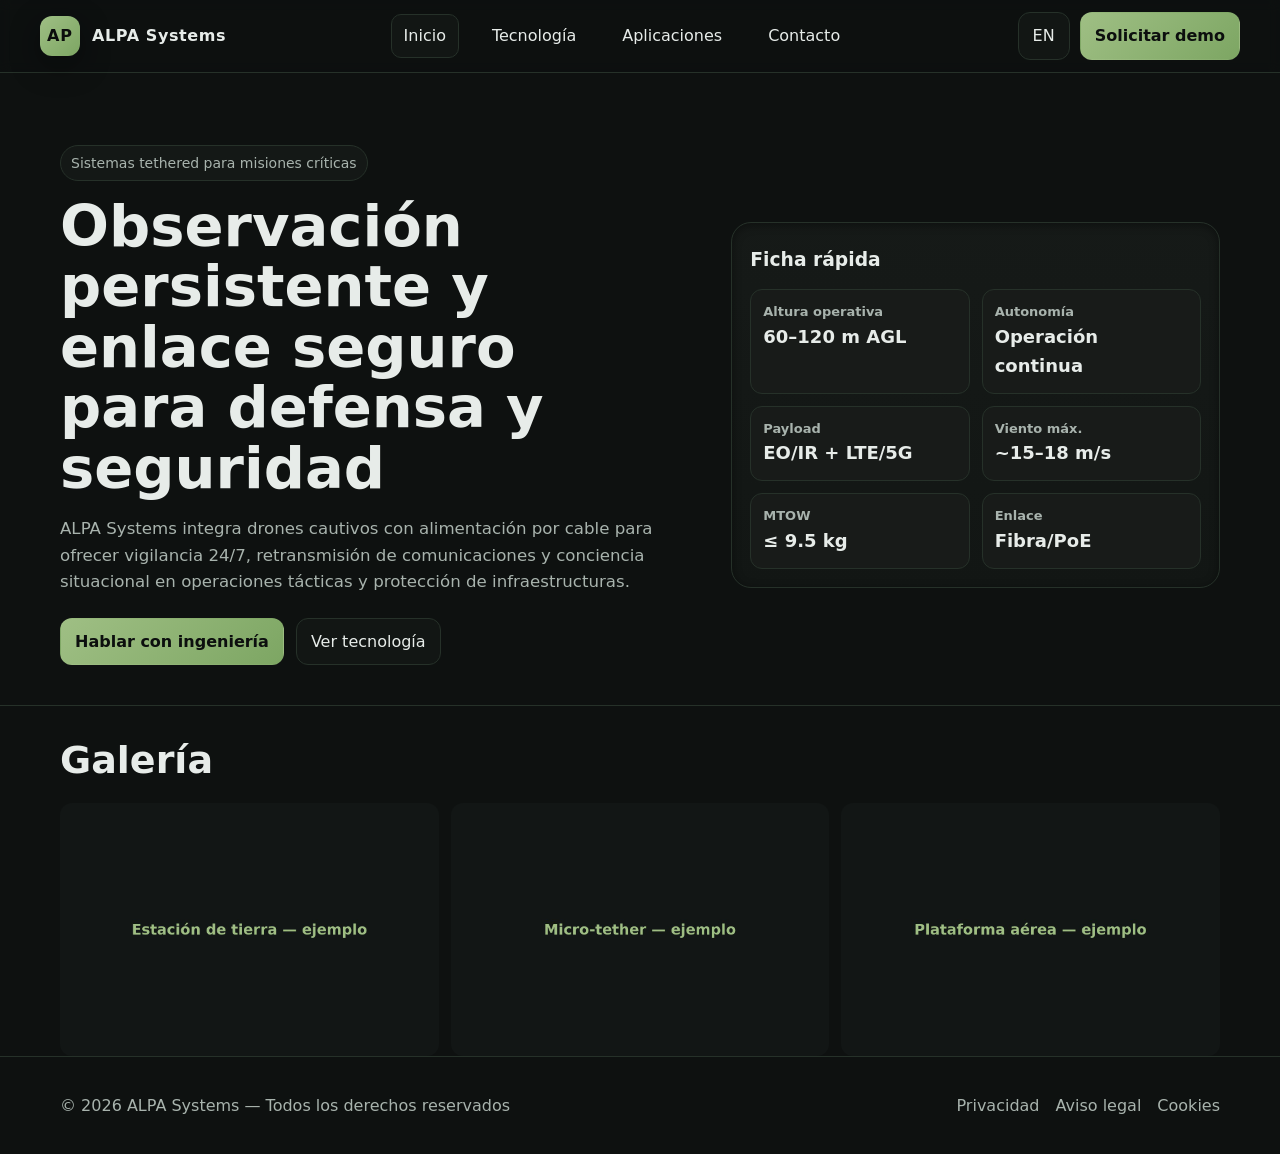
==== index.html @ 0850c913 "Add files via upload" ====
<!DOCTYPE html>
<html lang="es">
<head>
  
<link rel="icon" type="image/svg+xml" href="/assets/favicon.svg?v=2">
<link rel="icon" type="image/png" sizes="32x32" href="/assets/favicon-32.png?v=2">
<link rel="apple-touch-icon" sizes="180x180" href="/assets/apple-touch-icon.png?v=2">
<link rel="shortcut icon" href="/favicon.ico?v=2">

  
<title>ALPA Systems — Sistemas de drones tethered</title>
  <meta charset="utf-8" />
  <meta name="viewport" content="width=device-width, initial-scale=1" />
  <meta name="theme-color" content="#121614" />
  <meta name="description" content="ALPA Systems desarrolla soluciones de vigilancia y comunicaciones tácticas con drones tethered para defensa, seguridad y protección de infraestructuras críticas." />
  <meta property="og:image" content="assets/og-image.jpg" />
  <link rel="stylesheet" href="style.css" />

</head>
<body>
  <header class="site-header">
    <div class="container nav">
      <a class="brand" href="index.html" aria-label="ALPA Systems, inicio">
        <div class="brand-logo" aria-hidden="true"><span>AP</span></div>
        <span class="brand-name">ALPA Systems</span>
      </a>
      <nav class="nav-links" aria-label="Principal">
        <a href="index.html" class="active">Inicio</a>
        <a href="tecnologia.html">Tecnología</a>
        <a href="aplicaciones.html">Aplicaciones</a>
        <a href="contacto.html">Contacto</a>
      </nav>
      <div class="nav-right">
        <a href="en/index.html" class="btn" aria-label="Switch to English">EN</a>
        <a href="contacto.html" class="btn primary">Solicitar demo</a>
      </div>
    </div>
  </header>

  <main id="main">
    <section id="inicio" class="hero">
      <div class="container hero-grid">
        <div>
          <span class="badge">Sistemas tethered para misiones críticas</span>
          <h1>Observación persistente y enlace seguro <br />para defensa y seguridad</h1>
          <p>ALPA Systems integra drones cautivos con alimentación por cable para ofrecer vigilancia 24/7, retransmisión de comunicaciones y conciencia situacional en operaciones tácticas y protección de infraestructuras.</p>
          <div class="hero-cta">
            <a class="btn primary" href="contacto.html">Hablar con ingeniería</a>
            <a class="btn" href="tecnologia.html">Ver tecnología</a>
          </div>
        </div>
        <aside class="panel" aria-label="Resumen técnico">
          <h3 class="panel-title">Ficha rápida</h3>
          <div class="specs">
            <div class="spec"><b>Altura operativa</b><span>60–120 m AGL</span></div>
            <div class="spec"><b>Autonomía</b><span>Operación continua</span></div>
            <div class="spec"><b>Payload</b><span>EO/IR + LTE/5G</span></div>
            <div class="spec"><b>Viento máx.</b><span>~15–18 m/s</span></div>
            <div class="spec"><b>MTOW</b><span>≤ 9.5 kg</span></div>
            <div class="spec"><b>Enlace</b><span>Fibra/PoE</span></div>
          </div>
        </aside>
      </div>
    </section>

    <section class="container">
      <h2 class="section-title">Galería</h2>
      <div class="gallery">
        <img src="assets/gallery_1.jpg" alt="Estación de tierra — ejemplo" />
        <img src="assets/gallery_2.jpg" alt="Micro‑tether — ejemplo" />
        <img src="assets/gallery_3.jpg" alt="Plataforma aérea — ejemplo" />
      </div>
    </section>
  </main>
  <footer>
    <div class="container foot">
      <div>© <span id="year"></span> ALPA Systems — Todos los derechos reservados</div>
      <div class="foot-links">
        <a href="#">Privacidad</a>
        <a href="#">Aviso legal</a>
        <a href="#">Cookies</a>
      </div>
    </div>
  </footer>
  <script src="script.js"></script>

</body>
</html>
---- style.css ----
:root{
  --bg:#0e1110; --bg-soft:#121614; --txt:#e7ece9; --txt-dim:#a8b3ad;
  --brand:#9fbf84; --brand-strong:#7da663; --stroke:#263129;
  --radius-xl:20px; --radius-lg:14px; --radius-md:10px;
  --shadow-1:0 10px 30px rgba(0,0,0,.35); --shadow-2:0 2px 10px rgba(0,0,0,.4) inset;
  --container:1200px;
}
*,*::before,*::after{ box-sizing: border-box }
body{ margin:0; font-family: Inter, system-ui, -apple-system, Segoe UI, Roboto, Ubuntu, 'Helvetica Neue', Arial, 'Noto Sans'; background: var(--bg); color: var(--txt); line-height:1.6 }
img{ max-width:100%; display:block; border-radius:12px }
a{ color:inherit; text-decoration:none }
.container{ width:100%; max-width:var(--container); margin-inline:auto; padding: 0 20px }

.site-header{ position: sticky; top:0; z-index:100; backdrop-filter: blur(6px); background: color-mix(in oklab, var(--bg) 70%, transparent); border-bottom: 1px solid var(--stroke) }
.nav{ display:flex; align-items:center; justify-content:space-between; padding: 12px 0 }
.brand{ display:flex; align-items:center; gap:12px }
.brand-logo{ width:40px; height:40px; border-radius: 12px; background: linear-gradient(135deg, var(--brand), var(--brand-strong)); box-shadow: var(--shadow-1); display:grid; place-items:center; font-weight:900; letter-spacing:1px; color:#0b0d0c }
.brand-name{ font-weight:700; letter-spacing: .6px }
.nav-links{ display:flex; gap:20px }
.nav-links a{ padding: 8px 12px; border-radius: 10px; border:1px solid transparent }
.nav-links a:hover, .nav-links a.active{ border-color: var(--stroke); background: var(--bg-soft) }

.nav-right{ display:flex; align-items:center; gap:10px }
.btn{ display:inline-flex; align-items:center; gap:10px; padding:10px 14px; border-radius:12px; border:1px solid var(--stroke); background: var(--bg-soft); transition: .2s transform ease, .2s background ease }
.btn:hover{ transform: translateY(-1px); background: color-mix(in oklab, var(--bg-soft), var(--brand) 8%) }
.btn.primary{ background: linear-gradient(135deg, var(--brand), var(--brand-strong)); color:#0c0f0e; border-color: transparent; font-weight:700 }
.btn.primary:hover{ filter: brightness(1.03) }

.hero{ position:relative; overflow:clip; padding: 72px 0 40px; border-bottom: 1px solid var(--stroke) }
.hero-grid{ display:grid; grid-template-columns: 1.3fr 1fr; gap:36px; align-items:center }
.badge{ display:inline-block; padding:6px 10px; border:1px solid var(--stroke); border-radius: 999px; color: var(--txt-dim); font-size: 14px; background: color-mix(in oklab, var(--bg-soft), white 1%) }
.hero h1{ font-size: clamp(34px, 4.5vw, 64px); line-height:1.05; margin:16px 0 }
.hero p{ font-size: clamp(16px, 1.3vw, 20px); color: var(--txt-dim) }
.hero-cta{ display:flex; gap:12px; margin-top: 22px; flex-wrap: wrap }

.panel{ background: linear-gradient(180deg, color-mix(in oklab, var(--bg-soft), white 2%), var(--bg-soft)); border:1px solid var(--stroke); border-radius: var(--radius-xl); padding: 18px; box-shadow: var(--shadow-2) }
.panel-title{ margin:4px 0 8px }
.specs{ display:grid; grid-template-columns:repeat(2,1fr); gap:12px; margin-top:14px }
.spec{ background: color-mix(in oklab, var(--bg-soft), white 3%); border:1px solid var(--stroke); border-radius: 12px; padding: 12px }
.spec b{ display:block; font-size:13px; color: var(--txt-dim) }
.spec span{ font-size:18px; font-weight:600 }

.section-title{ font-size: clamp(26px, 3vw, 38px); margin: 24px 0 12px }
.section-sub{ color: var(--txt-dim); margin: 0 0 24px }

.cards{ display:grid; grid-template-columns: repeat(3, 1fr); gap:20px }
.card{ background: var(--bg-soft); border: 1px solid var(--stroke); border-radius: var(--radius-lg); padding:18px }

.gallery{ display:grid; grid-template-columns: repeat(3, 1fr); gap:12px }

.feature-block{ display:grid; grid-template-columns: 1fr 1fr; gap: 18px; margin: 22px 0; padding: 16px; border:1px solid var(--stroke); border-radius:14px; background: var(--bg-soft) }
.usecase-grid{ display:grid; grid-template-columns: repeat(3, 1fr); gap:16px }
.usecase-card{ background: var(--bg-soft); border:1px solid var(--stroke); padding: 12px; border-radius:14px }
.usecase-card h3{ margin:10px 0 6px }

.grid-2{ display:grid; grid-template-columns: 1fr 1fr; gap:12px }
.contact-form textarea{ width:100% }

footer{ border-top:1px solid var(--stroke); padding: 36px 0; color: var(--txt-dim) }
.foot{ display:flex; justify-content:space-between; gap:16px; flex-wrap:wrap }
.foot-links{ display:flex; gap:16px }

@media (max-width: 980px){
  .hero-grid, .cards, .gallery, .feature-block, .usecase-grid, .grid-2{ grid-template-columns: 1fr }
  .nav-links{ display:none }
}

/* --- Contacto estilizado --- */
.contact-layout{
  display:grid;
  grid-template-columns: 2fr 1fr;
  gap:24px;
  padding: 24px 0 40px;
}
.contact-card{
  background: linear-gradient(180deg, color-mix(in oklab, var(--bg-soft), white 2%), var(--bg-soft));
  border:1px solid var(--stroke);
  border-radius: var(--radius-xl);
  padding: 22px;
  box-shadow: var(--shadow-2);
}
.contact-head h1{ margin: 0 0 6px }
.contact-head p{ margin: 0 0 18px; color: var(--txt-dim) }

.info-card{
  background: var(--bg-soft);
  border:1px solid var(--stroke);
  border-radius: var(--radius-lg);
  padding:16px;
}
.info-card + .info-card{ margin-top:16px }
.info-card h3{ margin:0 0 10px }
.info-card ul{ margin:0; padding-left:18px }
.info-card .muted{ color: var(--txt-dim); margin-top:8px }

.map-card img{ width:100%; height:auto; border-radius:12px }

.contact-form.modern .field{
  position:relative;
  background: color-mix(in oklab, var(--bg-soft), white 3%);
  border: 1px solid var(--stroke);
  border-radius: 12px;
  padding: 12px 12px 6px;
  transition: border .2s ease, box-shadow .2s ease;
}
.contact-form.modern .field + .field{ margin-top:12px }
.contact-form.modern .field input,
.contact-form.modern .field textarea,
.contact-form.modern .field select{
  width:100%;
  background: transparent;
  border:none;
  outline: none;
  color: var(--txt);
  font-size:16px;
  padding: 10px 4px 6px;
}
.contact-form.modern .field textarea{ resize: vertical }
.contact-form.modern .field label{
  position:absolute;
  left:12px; top:10px;
  font-size:14px;
  color: var(--txt-dim);
  pointer-events:none;
  transition: all .15s ease;
  padding: 0 4px;
  background: transparent;
}
/* Floating label effect */
.contact-form.modern .field:focus-within{ border-color: var(--brand); box-shadow: 0 0 0 3px color-mix(in oklab, var(--brand), transparent 80%) }
.contact-form.modern .field input:not(:placeholder-shown) + label,
.contact-form.modern .field textarea:not(:placeholder-shown) + label,
.contact-form.modern .field select + label,
.contact-form.modern .field:focus-within label{
  top:-9px;
  font-size:12px;
  color: var(--brand);
  background: var(--bg-soft);
}
.contact-form.modern .field.select label{ top:-9px; font-size:12px; color: var(--brand); background: var(--bg-soft) }

.form-actions{ display:flex; align-items:center; gap:12px; margin-top:12px }

/* Responsive */
@media (max-width: 980px){
  .contact-layout{ grid-template-columns:1fr }
}
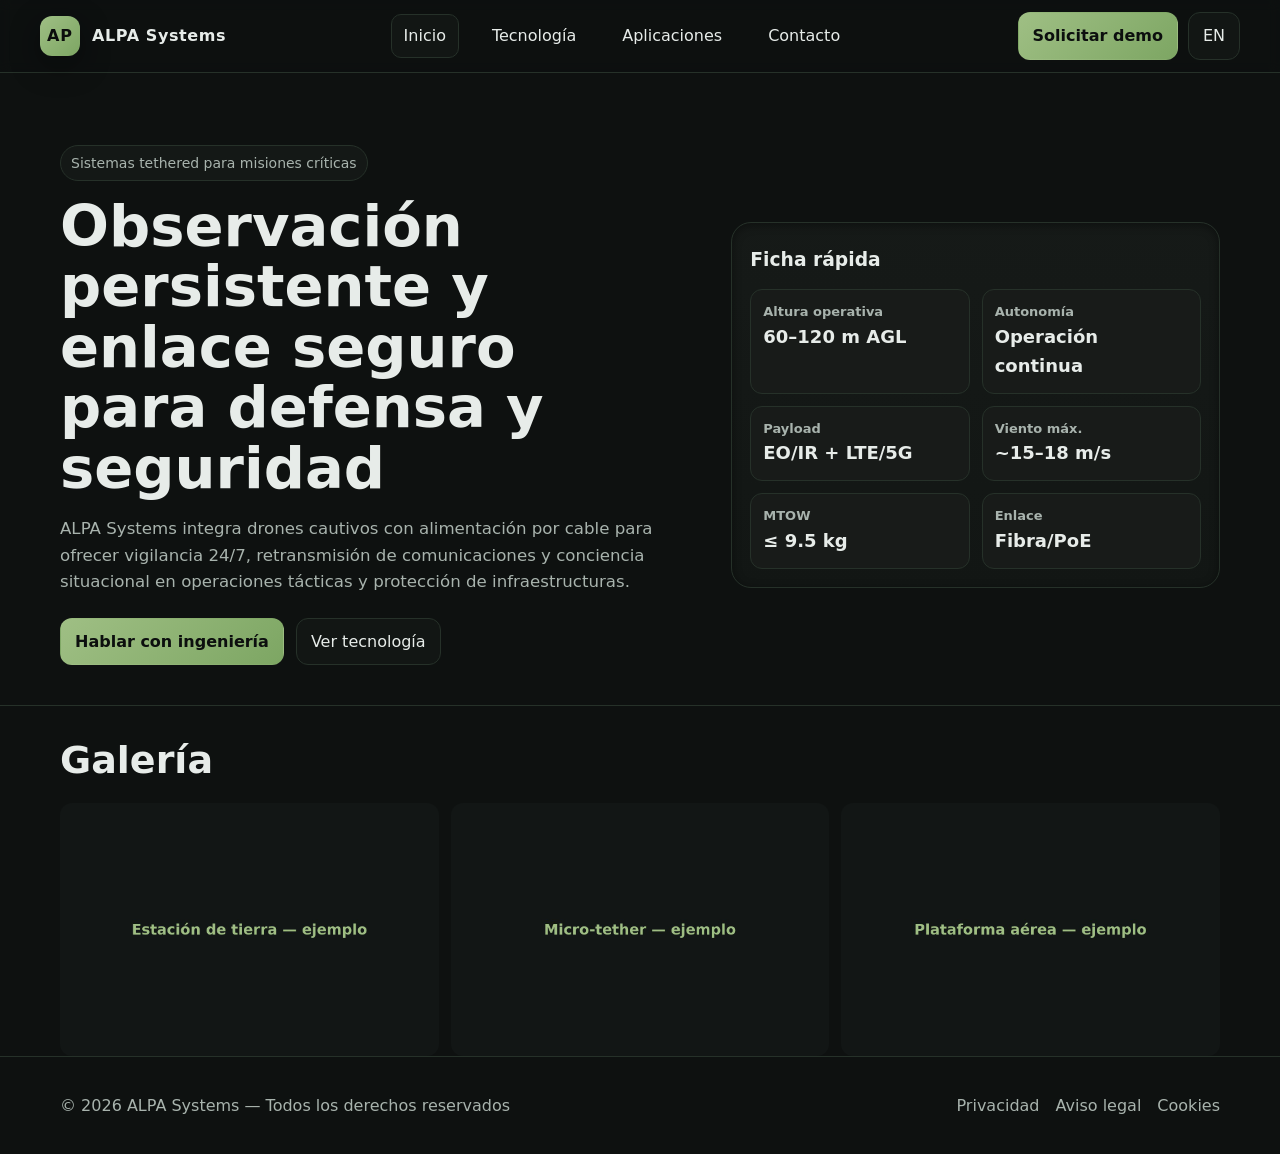
==== commit 7d2b5f74: "Add files via upload" ====
--- a/index.html
+++ b/index.html
@@ -30,10 +30,8 @@
         <a href="aplicaciones.html">Aplicaciones</a>
         <a href="contacto.html">Contacto</a>
       </nav>
-      <div class="nav-right">
-        <a href="en/index.html" class="btn" aria-label="Switch to English">EN</a>
-        <a href="contacto.html" class="btn primary">Solicitar demo</a>
-      </div>
+      <div class="nav-right"> <a href="contacto.html" class="btn primary">Solicitar demo</a>
+        <a href="/en/index.html" class="btn" aria-label="Switch to English">EN</a> </div>
     </div>
   </header>
 
--- a/style.css
+++ b/style.css
@@ -145,3 +145,51 @@
 @media (max-width: 980px){
   .contact-layout{ grid-template-columns:1fr }
 }
+
+
+/* --- Select estilizado (floating label + flecha) --- */
+.contact-form.modern .field.select{
+  position:relative;
+  background: color-mix(in oklab, var(--bg-soft), white 3%);
+  border: 1px solid var(--stroke);
+  border-radius: 12px;
+  padding: 12px 12px 6px;
+  transition: border .2s ease, box-shadow .2s ease;
+}
+.contact-form.modern .field.select:focus-within{
+  border-color: var(--brand);
+  box-shadow: 0 0 0 3px color-mix(in oklab, var(--brand), transparent 80%);
+}
+.contact-form.modern .field.select select{
+  width:100%;
+  -webkit-appearance: none;
+  -moz-appearance: none;
+  appearance: none;
+  background: transparent;
+  border:none;
+  outline:none;
+  color: var(--txt);
+  font-size:16px;
+  padding: 10px 36px 6px 4px; /* espacio derecha para la flecha */
+  cursor:pointer;
+}
+/* Flecha custom como pseudo-elemento */
+.contact-form.modern .field.select::after{
+  content:"";
+  position:absolute;
+  top:50%; right:12px;
+  width: 10px; height: 10px;
+  pointer-events:none;
+  transform: translateY(-50%) rotate(45deg);
+  border-right: 2px solid var(--txt-dim);
+  border-bottom: 2px solid var(--txt-dim);
+  opacity:.9;
+}
+/* Label flotante alineado */
+.contact-form.modern .field.select label{
+  position:absolute;
+  left:12px; top:-9px;
+  font-size:12px; color: var(--brand);
+  background: var(--bg-soft);
+  padding: 0 4px;
+}
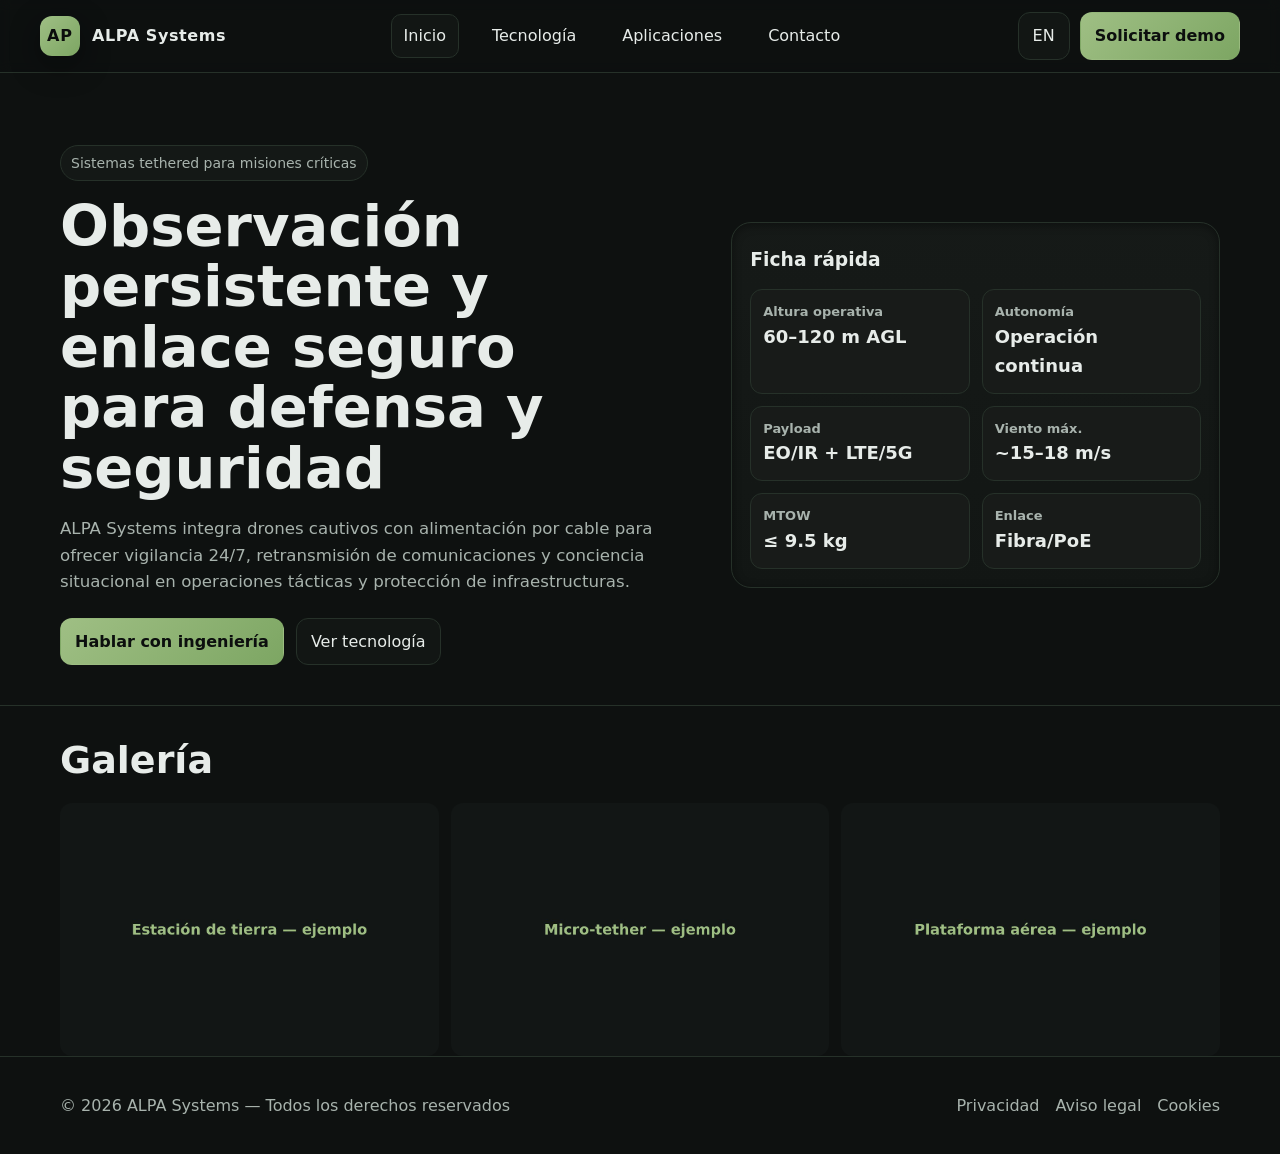
==== commit f6be05c0: "Add files via upload" ====
--- a/index.html
+++ b/index.html
@@ -30,8 +30,10 @@
         <a href="aplicaciones.html">Aplicaciones</a>
         <a href="contacto.html">Contacto</a>
       </nav>
-      <div class="nav-right"> <a href="contacto.html" class="btn primary">Solicitar demo</a>
-        <a href="/en/index.html" class="btn" aria-label="Switch to English">EN</a> </div>
+      <div class="nav-right">
+        <a href="/en/index.html" class="btn" aria-label="Switch to English">EN</a>
+        <a href="contacto.html" class="btn primary">Solicitar demo</a>
+      </div>
     </div>
   </header>
 
--- a/style.css
+++ b/style.css
@@ -193,3 +193,31 @@
   background: var(--bg-soft);
   padding: 0 4px;
 }
+
+
+/* --- Forzar tema oscuro en <select> y su popup --- */
+.contact-form.modern .field.select select{
+  background-color: color-mix(in oklab, var(--bg-soft), white 2%);
+  color: var(--txt);
+  border-radius: 8px;
+  background-clip: padding-box;
+  color-scheme: dark; /* ayuda a que el menú desplegable respete el tema oscuro */
+}
+.contact-form.modern .field.select select:focus{
+  outline: none;
+}
+/* Estilo de las opciones (no todos los navegadores lo soportan, pero ayuda) */
+.contact-form.modern .field.select option{
+  background-color: var(--bg-soft);
+  color: var(--txt);
+}
+/* Quitar la flecha de IE/Edge antiguo */
+.contact-form.modern .field.select select::-ms-expand { display:none; }
+/* WebKit normaliza borde interior */
+.contact-form.modern .field.select select:-internal-autofill-selected {
+  background-color: var(--bg-soft) !important;
+  color: var(--txt) !important;
+}
+
+/* Tema oscuro general para formularios en iOS/Safari donde aplica */
+form, select, option, input, textarea { color-scheme: dark; }
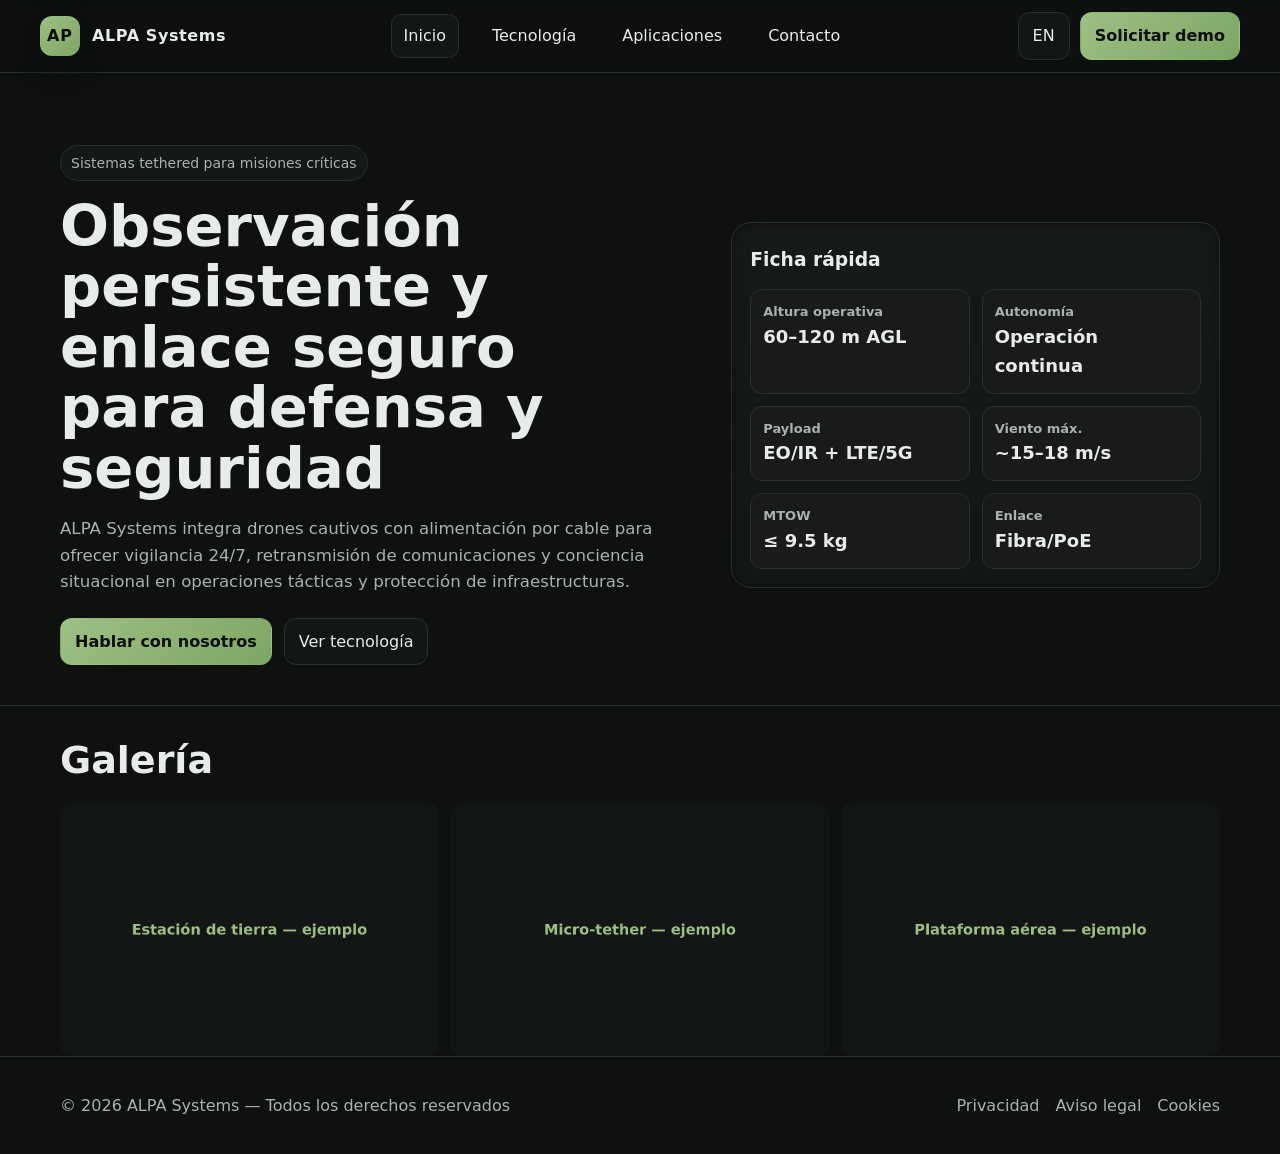
==== commit d6aa80fc: "Update index.html" ====
--- a/index.html
+++ b/index.html
@@ -45,7 +45,7 @@
           <h1>Observación persistente y enlace seguro <br />para defensa y seguridad</h1>
           <p>ALPA Systems integra drones cautivos con alimentación por cable para ofrecer vigilancia 24/7, retransmisión de comunicaciones y conciencia situacional en operaciones tácticas y protección de infraestructuras.</p>
           <div class="hero-cta">
-            <a class="btn primary" href="contacto.html">Hablar con ingeniería</a>
+            <a class="btn primary" href="contacto.html">Hablar con nosotros</a>
             <a class="btn" href="tecnologia.html">Ver tecnología</a>
           </div>
         </div>
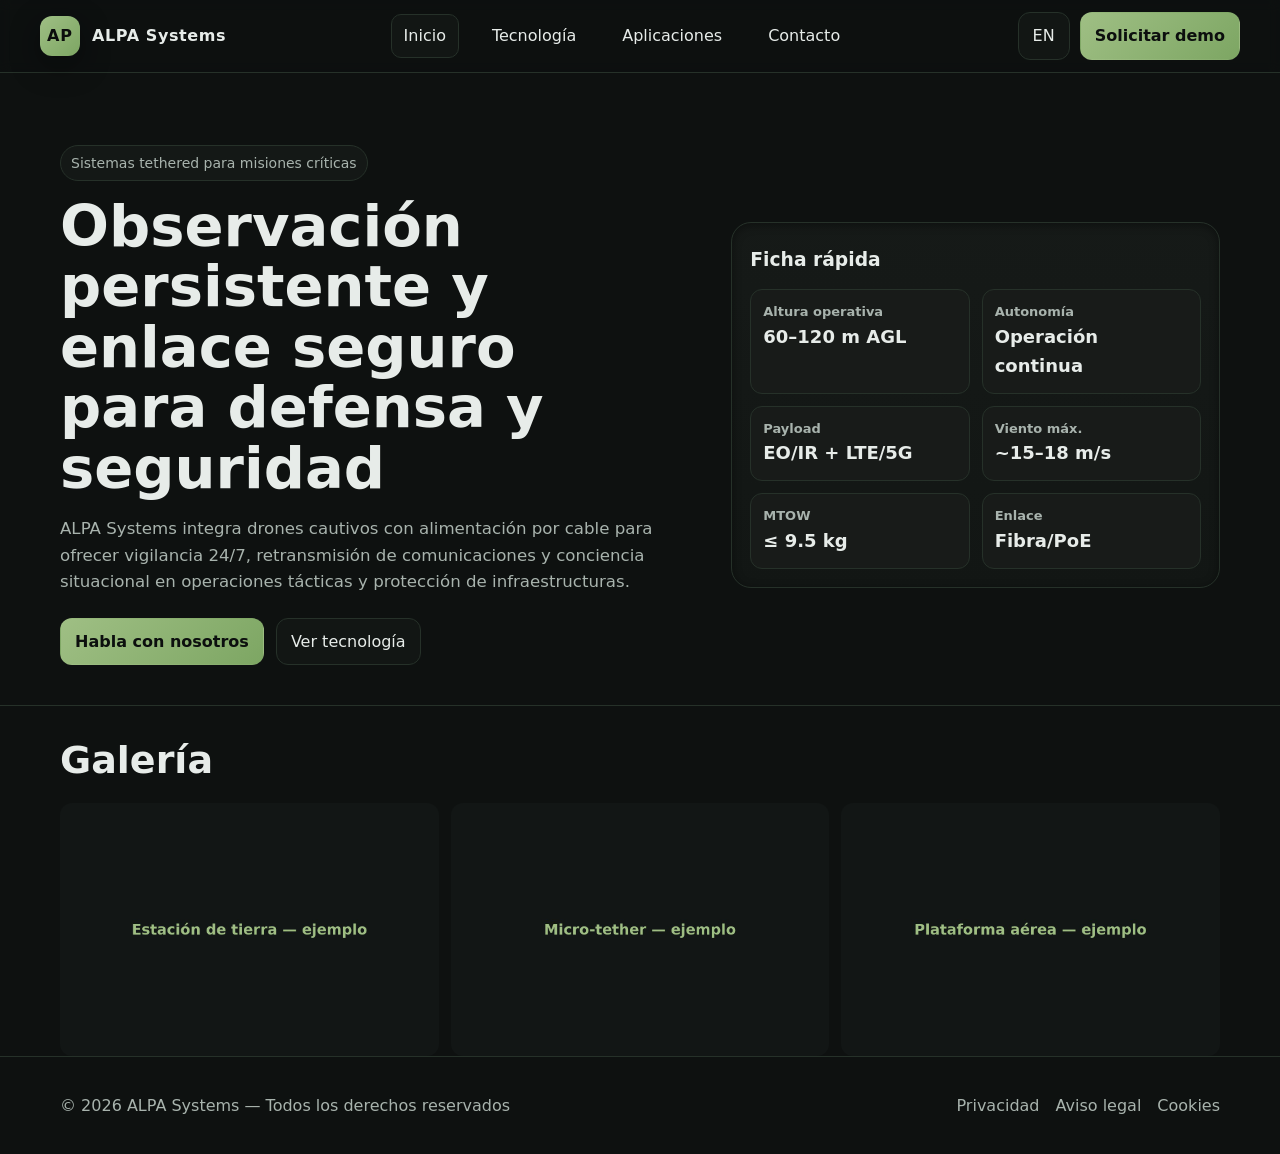
==== commit a847a559: "Update index.html" ====
--- a/index.html
+++ b/index.html
@@ -45,7 +45,7 @@
           <h1>Observación persistente y enlace seguro <br />para defensa y seguridad</h1>
           <p>ALPA Systems integra drones cautivos con alimentación por cable para ofrecer vigilancia 24/7, retransmisión de comunicaciones y conciencia situacional en operaciones tácticas y protección de infraestructuras.</p>
           <div class="hero-cta">
-            <a class="btn primary" href="contacto.html">Hablar con nosotros</a>
+            <a class="btn primary" href="contacto.html">Habla con nosotros</a>
             <a class="btn" href="tecnologia.html">Ver tecnología</a>
           </div>
         </div>
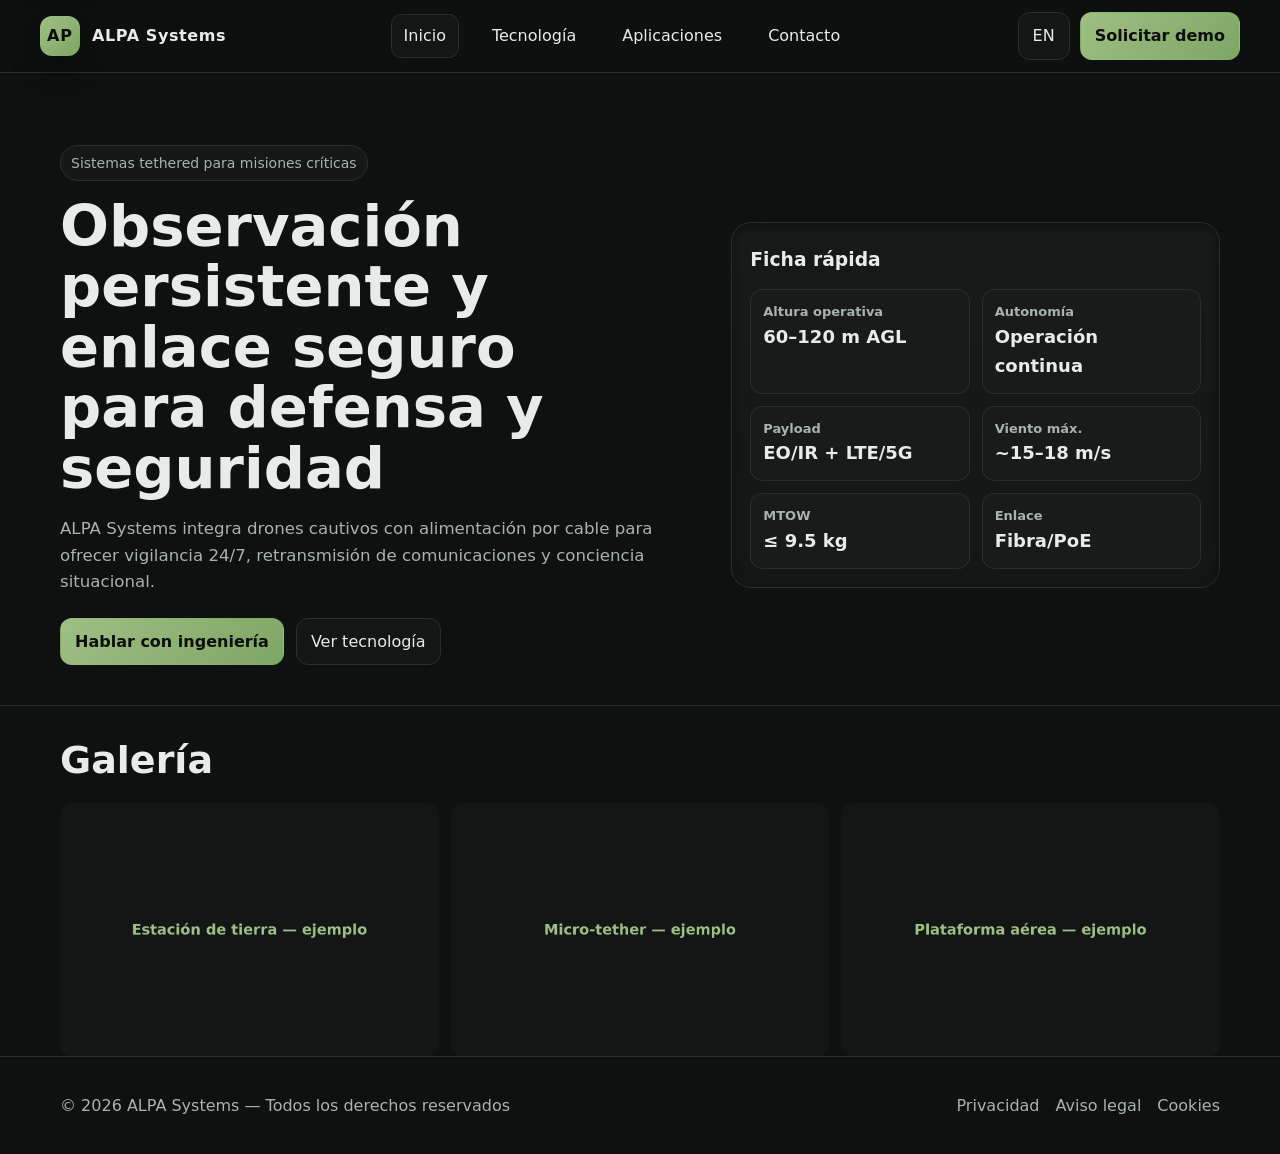
==== commit 6a971f33: "Add files via upload" ====
--- a/index.html
+++ b/index.html
@@ -1,52 +1,50 @@
 <!DOCTYPE html>
 <html lang="es">
 <head>
-  
-<link rel="icon" type="image/svg+xml" href="/assets/favicon.svg?v=2">
-<link rel="icon" type="image/png" sizes="32x32" href="/assets/favicon-32.png?v=2">
-<link rel="apple-touch-icon" sizes="180x180" href="/assets/apple-touch-icon.png?v=2">
-<link rel="shortcut icon" href="/favicon.ico?v=2">
-
-  
-<title>ALPA Systems — Sistemas de drones tethered</title>
   <meta charset="utf-8" />
   <meta name="viewport" content="width=device-width, initial-scale=1" />
   <meta name="theme-color" content="#121614" />
   <meta name="description" content="ALPA Systems desarrolla soluciones de vigilancia y comunicaciones tácticas con drones tethered para defensa, seguridad y protección de infraestructuras críticas." />
-  <meta property="og:image" content="assets/og-image.jpg" />
-  <link rel="stylesheet" href="style.css" />
+  <meta property="og:image" content="/assets/og-image.jpg" />
+  <title>ALPA Systems — Sistemas de drones tethered</title>
+  
+<link rel="icon" type="image/svg+xml" href="/assets/favicon.svg?v=3">
+<link rel="icon" type="image/png" sizes="32x32" href="/assets/favicon-32.png?v=3">
+<link rel="apple-touch-icon" sizes="180x180" href="/assets/apple-touch-icon.png?v=3">
+<link rel="shortcut icon" href="/favicon.ico?v=3">
+
+  <link rel="stylesheet" href="/style.css" />
 
 </head>
 <body>
   <header class="site-header">
     <div class="container nav">
-      <a class="brand" href="index.html" aria-label="ALPA Systems, inicio">
+      <a class="brand" href="/index.html" aria-label="ALPA Systems, inicio">
         <div class="brand-logo" aria-hidden="true"><span>AP</span></div>
         <span class="brand-name">ALPA Systems</span>
       </a>
       <nav class="nav-links" aria-label="Principal">
-        <a href="index.html" class="active">Inicio</a>
-        <a href="tecnologia.html">Tecnología</a>
-        <a href="aplicaciones.html">Aplicaciones</a>
-        <a href="contacto.html">Contacto</a>
+        <a href="/index.html" class="active">Inicio</a>
+        <a href="/tecnologia.html">Tecnología</a>
+        <a href="/aplicaciones.html">Aplicaciones</a>
+        <a href="/contacto.html">Contacto</a>
       </nav>
       <div class="nav-right">
         <a href="/en/index.html" class="btn" aria-label="Switch to English">EN</a>
-        <a href="contacto.html" class="btn primary">Solicitar demo</a>
+        <a href="/contacto.html" class="btn primary">Solicitar demo</a>
       </div>
     </div>
   </header>
-
   <main id="main">
     <section id="inicio" class="hero">
       <div class="container hero-grid">
         <div>
           <span class="badge">Sistemas tethered para misiones críticas</span>
           <h1>Observación persistente y enlace seguro <br />para defensa y seguridad</h1>
-          <p>ALPA Systems integra drones cautivos con alimentación por cable para ofrecer vigilancia 24/7, retransmisión de comunicaciones y conciencia situacional en operaciones tácticas y protección de infraestructuras.</p>
+          <p>ALPA Systems integra drones cautivos con alimentación por cable para ofrecer vigilancia 24/7, retransmisión de comunicaciones y conciencia situacional.</p>
           <div class="hero-cta">
-            <a class="btn primary" href="contacto.html">Habla con nosotros</a>
-            <a class="btn" href="tecnologia.html">Ver tecnología</a>
+            <a class="btn primary" href="/contacto.html">Hablar con ingeniería</a>
+            <a class="btn" href="/tecnologia.html">Ver tecnología</a>
           </div>
         </div>
         <aside class="panel" aria-label="Resumen técnico">
@@ -66,9 +64,9 @@
     <section class="container">
       <h2 class="section-title">Galería</h2>
       <div class="gallery">
-        <img src="assets/gallery_1.jpg" alt="Estación de tierra — ejemplo" />
-        <img src="assets/gallery_2.jpg" alt="Micro‑tether — ejemplo" />
-        <img src="assets/gallery_3.jpg" alt="Plataforma aérea — ejemplo" />
+        <img src="/assets/gallery_1.jpg" alt="Estación de tierra — ejemplo" />
+        <img src="/assets/gallery_2.jpg" alt="Micro‑tether — ejemplo" />
+        <img src="/assets/gallery_3.jpg" alt="Plataforma aérea — ejemplo" />
       </div>
     </section>
   </main>
@@ -82,7 +80,7 @@
       </div>
     </div>
   </footer>
-  <script src="script.js"></script>
+  <script src="/script.js"></script>
 
 </body>
 </html>
--- a/style.css
+++ b/style.css
@@ -6,11 +6,12 @@
   --container:1200px;
 }
 *,*::before,*::after{ box-sizing: border-box }
-body{ margin:0; font-family: Inter, system-ui, -apple-system, Segoe UI, Roboto, Ubuntu, 'Helvetica Neue', Arial, 'Noto Sans'; background: var(--bg); color: var(--txt); line-height:1.6 }
+body{ margin:0; font-family: Inter, system-ui, -apple-system, Segoe UI, Roboto, Ubuntu, 'Helvetica Neue', Arial; background: var(--bg); color: var(--txt); line-height:1.6 }
 img{ max-width:100%; display:block; border-radius:12px }
 a{ color:inherit; text-decoration:none }
 .container{ width:100%; max-width:var(--container); margin-inline:auto; padding: 0 20px }
 
+/* Nav */
 .site-header{ position: sticky; top:0; z-index:100; backdrop-filter: blur(6px); background: color-mix(in oklab, var(--bg) 70%, transparent); border-bottom: 1px solid var(--stroke) }
 .nav{ display:flex; align-items:center; justify-content:space-between; padding: 12px 0 }
 .brand{ display:flex; align-items:center; gap:12px }
@@ -26,6 +27,7 @@
 .btn.primary{ background: linear-gradient(135deg, var(--brand), var(--brand-strong)); color:#0c0f0e; border-color: transparent; font-weight:700 }
 .btn.primary:hover{ filter: brightness(1.03) }
 
+/* Hero */
 .hero{ position:relative; overflow:clip; padding: 72px 0 40px; border-bottom: 1px solid var(--stroke) }
 .hero-grid{ display:grid; grid-template-columns: 1.3fr 1fr; gap:36px; align-items:center }
 .badge{ display:inline-block; padding:6px 10px; border:1px solid var(--stroke); border-radius: 999px; color: var(--txt-dim); font-size: 14px; background: color-mix(in oklab, var(--bg-soft), white 1%) }
@@ -48,176 +50,70 @@
 
 .gallery{ display:grid; grid-template-columns: repeat(3, 1fr); gap:12px }
 
+/* Páginas internas */
 .feature-block{ display:grid; grid-template-columns: 1fr 1fr; gap: 18px; margin: 22px 0; padding: 16px; border:1px solid var(--stroke); border-radius:14px; background: var(--bg-soft) }
 .usecase-grid{ display:grid; grid-template-columns: repeat(3, 1fr); gap:16px }
 .usecase-card{ background: var(--bg-soft); border:1px solid var(--stroke); padding: 12px; border-radius:14px }
 .usecase-card h3{ margin:10px 0 6px }
 
-.grid-2{ display:grid; grid-template-columns: 1fr 1fr; gap:12px }
-.contact-form textarea{ width:100% }
+/* Contacto */
+.contact-layout{ display:grid; grid-template-columns: 2fr 1fr; gap:24px; padding: 24px 0 40px }
+.contact-card{ background: linear-gradient(180deg, color-mix(in oklab, var(--bg-soft), white 2%), var(--bg-soft)); border:1px solid var(--stroke); border-radius: var(--radius-xl); padding: 22px; box-shadow: var(--shadow-2) }
+.contact-head h1{ margin: 0 0 6px }
+.contact-head p{ margin: 0 0 18px; color: var(--txt-dim) }
+.info-card{ background: var(--bg-soft); border:1px solid var(--stroke); border-radius: var(--radius-lg); padding:16px }
+.info-card + .info-card{ margin-top:16px }
+.info-card h3{ margin:0 0 10px }
+.info-card ul{ margin:0; padding-left:18px }
+.info-card .muted{ color: var(--txt-dim); margin-top:8px }
+.map-card img{ width:100%; height:auto; border-radius:12px }
 
+.contact-form.modern .field{ position:relative; background: color-mix(in oklab, var(--bg-soft), white 3%); border: 1px solid var(--stroke); border-radius: 12px; padding: 12px 12px 6px; transition: border .2s ease, box-shadow .2s ease }
+.contact-form.modern .field + .field{ margin-top:12px }
+.contact-form.modern .field input,
+.contact-form.modern .field textarea,
+.contact-form.modern .field select{ width:100%; background: transparent; border:none; outline:none; color: var(--txt); font-size:16px; padding: 10px 4px 6px }
+.contact-form.modern .field textarea{ resize: vertical }
+.contact-form.modern .field label{ position:absolute; left:12px; top:10px; font-size:14px; color: var(--txt-dim); pointer-events:none; transition: all .15s ease; padding: 0 4px; background: transparent }
+.contact-form.modern .field:focus-within{ border-color: var(--brand); box-shadow: 0 0 0 3px color-mix(in oklab, var(--brand), transparent 80%) }
+.contact-form.modern .field input:not(:placeholder-shown) + label,
+.contact-form.modern .field textarea:not(:placeholder-shown) + label,
+.contact-form.modern .field select + label,
+.contact-form.modern .field:focus-within label{ top:-9px; font-size:12px; color: var(--brand); background: var(--bg-soft) }
+
+/* Select estilizado + flecha + tema oscuro */
+.contact-form.modern .field.select{ position:relative }
+.contact-form.modern .field.select select{
+  -webkit-appearance: none; -moz-appearance: none; appearance: none;
+  background-color: color-mix(in oklab, var(--bg-soft), white 2%);
+  color: var(--txt);
+  border-radius: 8px;
+  background-clip: padding-box;
+  color-scheme: dark;
+  padding-right: 36px;
+  cursor: pointer;
+}
+.contact-form.modern .field.select::after{
+  content:""; position:absolute; top:50%; right:12px; width:10px; height:10px; pointer-events:none;
+  transform: translateY(-50%) rotate(45deg);
+  border-right: 2px solid var(--txt-dim); border-bottom: 2px solid var(--txt-dim); opacity:.9
+}
+.contact-form.modern .field.select option{ background-color: var(--bg-soft); color: var(--txt) }
+/* Seleccionado verde y hover oliva claro */
+.contact-form.modern .field.select select option:checked{ background-color: var(--brand) !important; color:#0c0f0e !important }
+.contact-form.modern .field.select select option:hover{ background-color: color-mix(in oklab, var(--brand), white 25%) !important; color:#0c0f0e !important }
+.contact-form.modern .field.select select:focus option:checked{ background-color: var(--brand) !important; color:#0c0f0e !important }
+
+.form-actions{ display:flex; align-items:center; gap:12px; margin-top:12px }
+
+/* Footer */
 footer{ border-top:1px solid var(--stroke); padding: 36px 0; color: var(--txt-dim) }
 .foot{ display:flex; justify-content:space-between; gap:16px; flex-wrap:wrap }
 .foot-links{ display:flex; gap:16px }
 
+/* Responsive */
 @media (max-width: 980px){
   .hero-grid, .cards, .gallery, .feature-block, .usecase-grid, .grid-2{ grid-template-columns: 1fr }
   .nav-links{ display:none }
-}
-
-/* --- Contacto estilizado --- */
-.contact-layout{
-  display:grid;
-  grid-template-columns: 2fr 1fr;
-  gap:24px;
-  padding: 24px 0 40px;
-}
-.contact-card{
-  background: linear-gradient(180deg, color-mix(in oklab, var(--bg-soft), white 2%), var(--bg-soft));
-  border:1px solid var(--stroke);
-  border-radius: var(--radius-xl);
-  padding: 22px;
-  box-shadow: var(--shadow-2);
-}
-.contact-head h1{ margin: 0 0 6px }
-.contact-head p{ margin: 0 0 18px; color: var(--txt-dim) }
-
-.info-card{
-  background: var(--bg-soft);
-  border:1px solid var(--stroke);
-  border-radius: var(--radius-lg);
-  padding:16px;
-}
-.info-card + .info-card{ margin-top:16px }
-.info-card h3{ margin:0 0 10px }
-.info-card ul{ margin:0; padding-left:18px }
-.info-card .muted{ color: var(--txt-dim); margin-top:8px }
-
-.map-card img{ width:100%; height:auto; border-radius:12px }
-
-.contact-form.modern .field{
-  position:relative;
-  background: color-mix(in oklab, var(--bg-soft), white 3%);
-  border: 1px solid var(--stroke);
-  border-radius: 12px;
-  padding: 12px 12px 6px;
-  transition: border .2s ease, box-shadow .2s ease;
-}
-.contact-form.modern .field + .field{ margin-top:12px }
-.contact-form.modern .field input,
-.contact-form.modern .field textarea,
-.contact-form.modern .field select{
-  width:100%;
-  background: transparent;
-  border:none;
-  outline: none;
-  color: var(--txt);
-  font-size:16px;
-  padding: 10px 4px 6px;
-}
-.contact-form.modern .field textarea{ resize: vertical }
-.contact-form.modern .field label{
-  position:absolute;
-  left:12px; top:10px;
-  font-size:14px;
-  color: var(--txt-dim);
-  pointer-events:none;
-  transition: all .15s ease;
-  padding: 0 4px;
-  background: transparent;
-}
-/* Floating label effect */
-.contact-form.modern .field:focus-within{ border-color: var(--brand); box-shadow: 0 0 0 3px color-mix(in oklab, var(--brand), transparent 80%) }
-.contact-form.modern .field input:not(:placeholder-shown) + label,
-.contact-form.modern .field textarea:not(:placeholder-shown) + label,
-.contact-form.modern .field select + label,
-.contact-form.modern .field:focus-within label{
-  top:-9px;
-  font-size:12px;
-  color: var(--brand);
-  background: var(--bg-soft);
-}
-.contact-form.modern .field.select label{ top:-9px; font-size:12px; color: var(--brand); background: var(--bg-soft) }
-
-.form-actions{ display:flex; align-items:center; gap:12px; margin-top:12px }
-
-/* Responsive */
-@media (max-width: 980px){
   .contact-layout{ grid-template-columns:1fr }
 }
-
-
-/* --- Select estilizado (floating label + flecha) --- */
-.contact-form.modern .field.select{
-  position:relative;
-  background: color-mix(in oklab, var(--bg-soft), white 3%);
-  border: 1px solid var(--stroke);
-  border-radius: 12px;
-  padding: 12px 12px 6px;
-  transition: border .2s ease, box-shadow .2s ease;
-}
-.contact-form.modern .field.select:focus-within{
-  border-color: var(--brand);
-  box-shadow: 0 0 0 3px color-mix(in oklab, var(--brand), transparent 80%);
-}
-.contact-form.modern .field.select select{
-  width:100%;
-  -webkit-appearance: none;
-  -moz-appearance: none;
-  appearance: none;
-  background: transparent;
-  border:none;
-  outline:none;
-  color: var(--txt);
-  font-size:16px;
-  padding: 10px 36px 6px 4px; /* espacio derecha para la flecha */
-  cursor:pointer;
-}
-/* Flecha custom como pseudo-elemento */
-.contact-form.modern .field.select::after{
-  content:"";
-  position:absolute;
-  top:50%; right:12px;
-  width: 10px; height: 10px;
-  pointer-events:none;
-  transform: translateY(-50%) rotate(45deg);
-  border-right: 2px solid var(--txt-dim);
-  border-bottom: 2px solid var(--txt-dim);
-  opacity:.9;
-}
-/* Label flotante alineado */
-.contact-form.modern .field.select label{
-  position:absolute;
-  left:12px; top:-9px;
-  font-size:12px; color: var(--brand);
-  background: var(--bg-soft);
-  padding: 0 4px;
-}
-
-
-/* --- Forzar tema oscuro en <select> y su popup --- */
-.contact-form.modern .field.select select{
-  background-color: color-mix(in oklab, var(--bg-soft), white 2%);
-  color: var(--txt);
-  border-radius: 8px;
-  background-clip: padding-box;
-  color-scheme: dark; /* ayuda a que el menú desplegable respete el tema oscuro */
-}
-.contact-form.modern .field.select select:focus{
-  outline: none;
-}
-/* Estilo de las opciones (no todos los navegadores lo soportan, pero ayuda) */
-.contact-form.modern .field.select option{
-  background-color: var(--bg-soft);
-  color: var(--txt);
-}
-/* Quitar la flecha de IE/Edge antiguo */
-.contact-form.modern .field.select select::-ms-expand { display:none; }
-/* WebKit normaliza borde interior */
-.contact-form.modern .field.select select:-internal-autofill-selected {
-  background-color: var(--bg-soft) !important;
-  color: var(--txt) !important;
-}
-
-/* Tema oscuro general para formularios en iOS/Safari donde aplica */
-form, select, option, input, textarea { color-scheme: dark; }
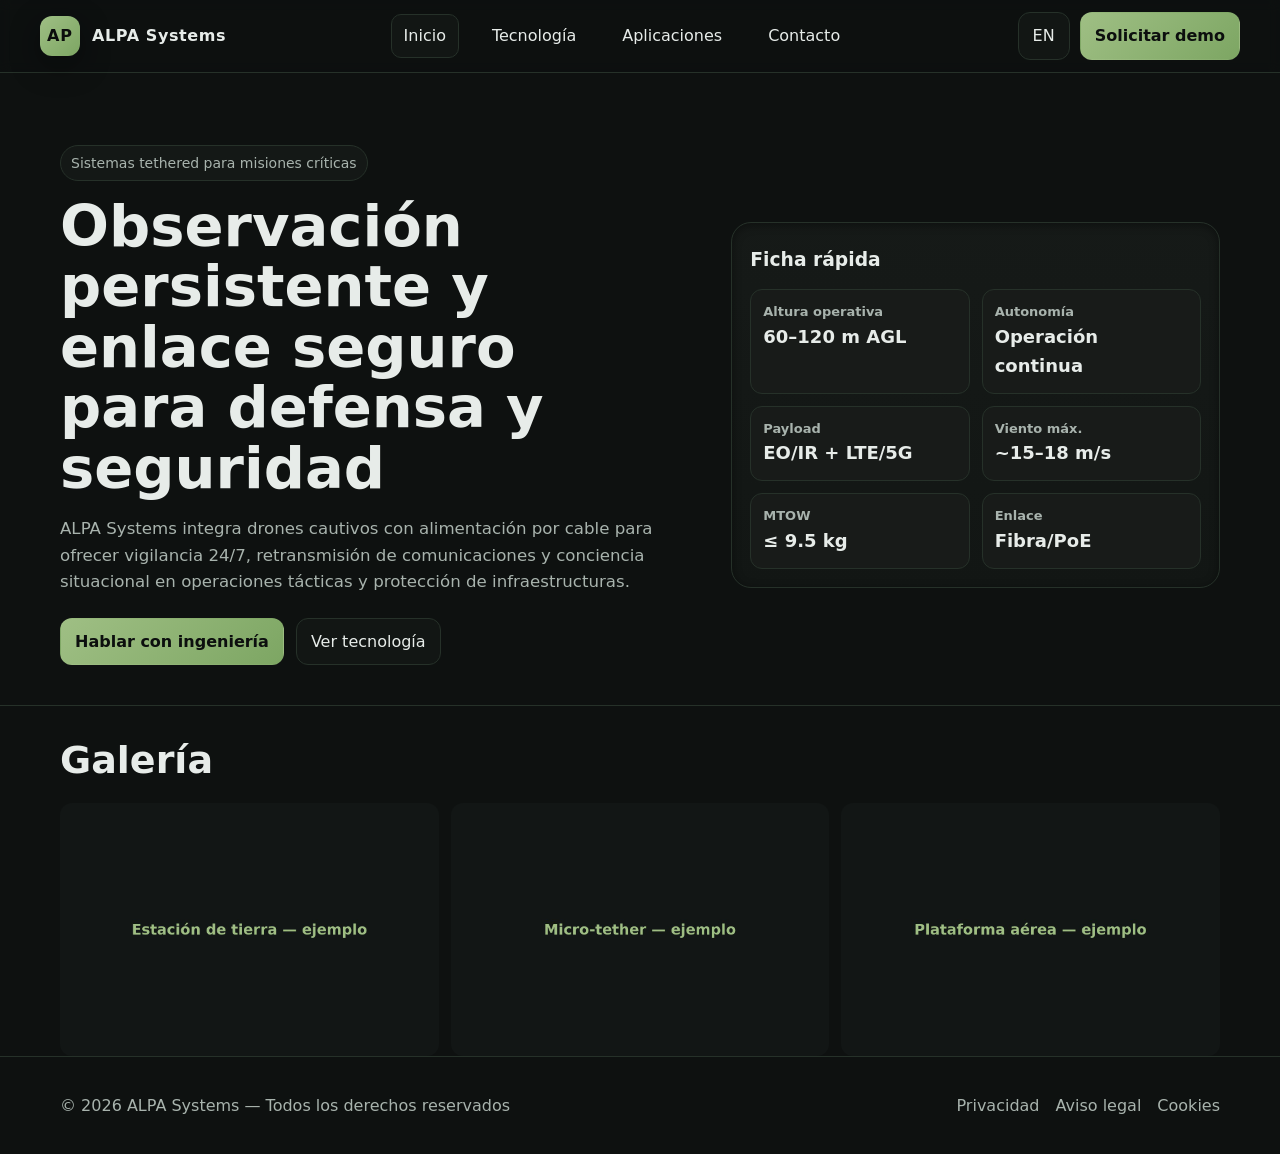
==== commit 990ec391: "Add files via upload" ====
--- a/index.html
+++ b/index.html
@@ -1,50 +1,52 @@
 <!DOCTYPE html>
 <html lang="es">
 <head>
+  
+<link rel="icon" type="image/svg+xml" href="/assets/favicon.svg?v=2">
+<link rel="icon" type="image/png" sizes="32x32" href="/assets/favicon-32.png?v=2">
+<link rel="apple-touch-icon" sizes="180x180" href="/assets/apple-touch-icon.png?v=2">
+<link rel="shortcut icon" href="/favicon.ico?v=2">
+
+  
+<title>ALPA Systems — Sistemas de drones tethered</title>
   <meta charset="utf-8" />
   <meta name="viewport" content="width=device-width, initial-scale=1" />
   <meta name="theme-color" content="#121614" />
   <meta name="description" content="ALPA Systems desarrolla soluciones de vigilancia y comunicaciones tácticas con drones tethered para defensa, seguridad y protección de infraestructuras críticas." />
-  <meta property="og:image" content="/assets/og-image.jpg" />
-  <title>ALPA Systems — Sistemas de drones tethered</title>
-  
-<link rel="icon" type="image/svg+xml" href="/assets/favicon.svg?v=3">
-<link rel="icon" type="image/png" sizes="32x32" href="/assets/favicon-32.png?v=3">
-<link rel="apple-touch-icon" sizes="180x180" href="/assets/apple-touch-icon.png?v=3">
-<link rel="shortcut icon" href="/favicon.ico?v=3">
-
-  <link rel="stylesheet" href="/style.css" />
+  <meta property="og:image" content="assets/og-image.jpg" />
+  <link rel="stylesheet" href="style.css" />
 
 </head>
 <body>
   <header class="site-header">
     <div class="container nav">
-      <a class="brand" href="/index.html" aria-label="ALPA Systems, inicio">
+      <a class="brand" href="index.html" aria-label="ALPA Systems, inicio">
         <div class="brand-logo" aria-hidden="true"><span>AP</span></div>
         <span class="brand-name">ALPA Systems</span>
       </a>
       <nav class="nav-links" aria-label="Principal">
-        <a href="/index.html" class="active">Inicio</a>
-        <a href="/tecnologia.html">Tecnología</a>
-        <a href="/aplicaciones.html">Aplicaciones</a>
-        <a href="/contacto.html">Contacto</a>
+        <a href="index.html" class="active">Inicio</a>
+        <a href="tecnologia.html">Tecnología</a>
+        <a href="aplicaciones.html">Aplicaciones</a>
+        <a href="contacto.html">Contacto</a>
       </nav>
       <div class="nav-right">
         <a href="/en/index.html" class="btn" aria-label="Switch to English">EN</a>
-        <a href="/contacto.html" class="btn primary">Solicitar demo</a>
+        <a href="contacto.html" class="btn primary">Solicitar demo</a>
       </div>
     </div>
   </header>
+
   <main id="main">
     <section id="inicio" class="hero">
       <div class="container hero-grid">
         <div>
           <span class="badge">Sistemas tethered para misiones críticas</span>
           <h1>Observación persistente y enlace seguro <br />para defensa y seguridad</h1>
-          <p>ALPA Systems integra drones cautivos con alimentación por cable para ofrecer vigilancia 24/7, retransmisión de comunicaciones y conciencia situacional.</p>
+          <p>ALPA Systems integra drones cautivos con alimentación por cable para ofrecer vigilancia 24/7, retransmisión de comunicaciones y conciencia situacional en operaciones tácticas y protección de infraestructuras.</p>
           <div class="hero-cta">
-            <a class="btn primary" href="/contacto.html">Hablar con ingeniería</a>
-            <a class="btn" href="/tecnologia.html">Ver tecnología</a>
+            <a class="btn primary" href="contacto.html">Hablar con ingeniería</a>
+            <a class="btn" href="tecnologia.html">Ver tecnología</a>
           </div>
         </div>
         <aside class="panel" aria-label="Resumen técnico">
@@ -64,9 +66,9 @@
     <section class="container">
       <h2 class="section-title">Galería</h2>
       <div class="gallery">
-        <img src="/assets/gallery_1.jpg" alt="Estación de tierra — ejemplo" />
-        <img src="/assets/gallery_2.jpg" alt="Micro‑tether — ejemplo" />
-        <img src="/assets/gallery_3.jpg" alt="Plataforma aérea — ejemplo" />
+        <img src="assets/gallery_1.jpg" alt="Estación de tierra — ejemplo" />
+        <img src="assets/gallery_2.jpg" alt="Micro‑tether — ejemplo" />
+        <img src="assets/gallery_3.jpg" alt="Plataforma aérea — ejemplo" />
       </div>
     </section>
   </main>
@@ -80,7 +82,7 @@
       </div>
     </div>
   </footer>
-  <script src="/script.js"></script>
+  <script src="script.js"></script>
 
 </body>
 </html>
--- a/style.css
+++ b/style.css
@@ -6,12 +6,11 @@
   --container:1200px;
 }
 *,*::before,*::after{ box-sizing: border-box }
-body{ margin:0; font-family: Inter, system-ui, -apple-system, Segoe UI, Roboto, Ubuntu, 'Helvetica Neue', Arial; background: var(--bg); color: var(--txt); line-height:1.6 }
+body{ margin:0; font-family: Inter, system-ui, -apple-system, Segoe UI, Roboto, Ubuntu, 'Helvetica Neue', Arial, 'Noto Sans'; background: var(--bg); color: var(--txt); line-height:1.6 }
 img{ max-width:100%; display:block; border-radius:12px }
 a{ color:inherit; text-decoration:none }
 .container{ width:100%; max-width:var(--container); margin-inline:auto; padding: 0 20px }
 
-/* Nav */
 .site-header{ position: sticky; top:0; z-index:100; backdrop-filter: blur(6px); background: color-mix(in oklab, var(--bg) 70%, transparent); border-bottom: 1px solid var(--stroke) }
 .nav{ display:flex; align-items:center; justify-content:space-between; padding: 12px 0 }
 .brand{ display:flex; align-items:center; gap:12px }
@@ -27,7 +26,6 @@
 .btn.primary{ background: linear-gradient(135deg, var(--brand), var(--brand-strong)); color:#0c0f0e; border-color: transparent; font-weight:700 }
 .btn.primary:hover{ filter: brightness(1.03) }
 
-/* Hero */
 .hero{ position:relative; overflow:clip; padding: 72px 0 40px; border-bottom: 1px solid var(--stroke) }
 .hero-grid{ display:grid; grid-template-columns: 1.3fr 1fr; gap:36px; align-items:center }
 .badge{ display:inline-block; padding:6px 10px; border:1px solid var(--stroke); border-radius: 999px; color: var(--txt-dim); font-size: 14px; background: color-mix(in oklab, var(--bg-soft), white 1%) }
@@ -50,70 +48,176 @@
 
 .gallery{ display:grid; grid-template-columns: repeat(3, 1fr); gap:12px }
 
-/* Páginas internas */
 .feature-block{ display:grid; grid-template-columns: 1fr 1fr; gap: 18px; margin: 22px 0; padding: 16px; border:1px solid var(--stroke); border-radius:14px; background: var(--bg-soft) }
 .usecase-grid{ display:grid; grid-template-columns: repeat(3, 1fr); gap:16px }
 .usecase-card{ background: var(--bg-soft); border:1px solid var(--stroke); padding: 12px; border-radius:14px }
 .usecase-card h3{ margin:10px 0 6px }
 
-/* Contacto */
-.contact-layout{ display:grid; grid-template-columns: 2fr 1fr; gap:24px; padding: 24px 0 40px }
-.contact-card{ background: linear-gradient(180deg, color-mix(in oklab, var(--bg-soft), white 2%), var(--bg-soft)); border:1px solid var(--stroke); border-radius: var(--radius-xl); padding: 22px; box-shadow: var(--shadow-2) }
+.grid-2{ display:grid; grid-template-columns: 1fr 1fr; gap:12px }
+.contact-form textarea{ width:100% }
+
+footer{ border-top:1px solid var(--stroke); padding: 36px 0; color: var(--txt-dim) }
+.foot{ display:flex; justify-content:space-between; gap:16px; flex-wrap:wrap }
+.foot-links{ display:flex; gap:16px }
+
+@media (max-width: 980px){
+  .hero-grid, .cards, .gallery, .feature-block, .usecase-grid, .grid-2{ grid-template-columns: 1fr }
+  .nav-links{ display:none }
+}
+
+/* --- Contacto estilizado --- */
+.contact-layout{
+  display:grid;
+  grid-template-columns: 2fr 1fr;
+  gap:24px;
+  padding: 24px 0 40px;
+}
+.contact-card{
+  background: linear-gradient(180deg, color-mix(in oklab, var(--bg-soft), white 2%), var(--bg-soft));
+  border:1px solid var(--stroke);
+  border-radius: var(--radius-xl);
+  padding: 22px;
+  box-shadow: var(--shadow-2);
+}
 .contact-head h1{ margin: 0 0 6px }
 .contact-head p{ margin: 0 0 18px; color: var(--txt-dim) }
-.info-card{ background: var(--bg-soft); border:1px solid var(--stroke); border-radius: var(--radius-lg); padding:16px }
+
+.info-card{
+  background: var(--bg-soft);
+  border:1px solid var(--stroke);
+  border-radius: var(--radius-lg);
+  padding:16px;
+}
 .info-card + .info-card{ margin-top:16px }
 .info-card h3{ margin:0 0 10px }
 .info-card ul{ margin:0; padding-left:18px }
 .info-card .muted{ color: var(--txt-dim); margin-top:8px }
+
 .map-card img{ width:100%; height:auto; border-radius:12px }
 
-.contact-form.modern .field{ position:relative; background: color-mix(in oklab, var(--bg-soft), white 3%); border: 1px solid var(--stroke); border-radius: 12px; padding: 12px 12px 6px; transition: border .2s ease, box-shadow .2s ease }
+.contact-form.modern .field{
+  position:relative;
+  background: color-mix(in oklab, var(--bg-soft), white 3%);
+  border: 1px solid var(--stroke);
+  border-radius: 12px;
+  padding: 12px 12px 6px;
+  transition: border .2s ease, box-shadow .2s ease;
+}
 .contact-form.modern .field + .field{ margin-top:12px }
 .contact-form.modern .field input,
 .contact-form.modern .field textarea,
-.contact-form.modern .field select{ width:100%; background: transparent; border:none; outline:none; color: var(--txt); font-size:16px; padding: 10px 4px 6px }
+.contact-form.modern .field select{
+  width:100%;
+  background: transparent;
+  border:none;
+  outline: none;
+  color: var(--txt);
+  font-size:16px;
+  padding: 10px 4px 6px;
+}
 .contact-form.modern .field textarea{ resize: vertical }
-.contact-form.modern .field label{ position:absolute; left:12px; top:10px; font-size:14px; color: var(--txt-dim); pointer-events:none; transition: all .15s ease; padding: 0 4px; background: transparent }
+.contact-form.modern .field label{
+  position:absolute;
+  left:12px; top:10px;
+  font-size:14px;
+  color: var(--txt-dim);
+  pointer-events:none;
+  transition: all .15s ease;
+  padding: 0 4px;
+  background: transparent;
+}
+/* Floating label effect */
 .contact-form.modern .field:focus-within{ border-color: var(--brand); box-shadow: 0 0 0 3px color-mix(in oklab, var(--brand), transparent 80%) }
 .contact-form.modern .field input:not(:placeholder-shown) + label,
 .contact-form.modern .field textarea:not(:placeholder-shown) + label,
 .contact-form.modern .field select + label,
-.contact-form.modern .field:focus-within label{ top:-9px; font-size:12px; color: var(--brand); background: var(--bg-soft) }
-
-/* Select estilizado + flecha + tema oscuro */
-.contact-form.modern .field.select{ position:relative }
+.contact-form.modern .field:focus-within label{
+  top:-9px;
+  font-size:12px;
+  color: var(--brand);
+  background: var(--bg-soft);
+}
+.contact-form.modern .field.select label{ top:-9px; font-size:12px; color: var(--brand); background: var(--bg-soft) }
+
+.form-actions{ display:flex; align-items:center; gap:12px; margin-top:12px }
+
+/* Responsive */
+@media (max-width: 980px){
+  .contact-layout{ grid-template-columns:1fr }
+}
+
+
+/* --- Select estilizado (floating label + flecha) --- */
+.contact-form.modern .field.select{
+  position:relative;
+  background: color-mix(in oklab, var(--bg-soft), white 3%);
+  border: 1px solid var(--stroke);
+  border-radius: 12px;
+  padding: 12px 12px 6px;
+  transition: border .2s ease, box-shadow .2s ease;
+}
+.contact-form.modern .field.select:focus-within{
+  border-color: var(--brand);
+  box-shadow: 0 0 0 3px color-mix(in oklab, var(--brand), transparent 80%);
+}
 .contact-form.modern .field.select select{
-  -webkit-appearance: none; -moz-appearance: none; appearance: none;
+  width:100%;
+  -webkit-appearance: none;
+  -moz-appearance: none;
+  appearance: none;
+  background: transparent;
+  border:none;
+  outline:none;
+  color: var(--txt);
+  font-size:16px;
+  padding: 10px 36px 6px 4px; /* espacio derecha para la flecha */
+  cursor:pointer;
+}
+/* Flecha custom como pseudo-elemento */
+.contact-form.modern .field.select::after{
+  content:"";
+  position:absolute;
+  top:50%; right:12px;
+  width: 10px; height: 10px;
+  pointer-events:none;
+  transform: translateY(-50%) rotate(45deg);
+  border-right: 2px solid var(--txt-dim);
+  border-bottom: 2px solid var(--txt-dim);
+  opacity:.9;
+}
+/* Label flotante alineado */
+.contact-form.modern .field.select label{
+  position:absolute;
+  left:12px; top:-9px;
+  font-size:12px; color: var(--brand);
+  background: var(--bg-soft);
+  padding: 0 4px;
+}
+
+
+/* --- Forzar tema oscuro en <select> y su popup --- */
+.contact-form.modern .field.select select{
   background-color: color-mix(in oklab, var(--bg-soft), white 2%);
   color: var(--txt);
   border-radius: 8px;
   background-clip: padding-box;
-  color-scheme: dark;
-  padding-right: 36px;
-  cursor: pointer;
-}
-.contact-form.modern .field.select::after{
-  content:""; position:absolute; top:50%; right:12px; width:10px; height:10px; pointer-events:none;
-  transform: translateY(-50%) rotate(45deg);
-  border-right: 2px solid var(--txt-dim); border-bottom: 2px solid var(--txt-dim); opacity:.9
-}
-.contact-form.modern .field.select option{ background-color: var(--bg-soft); color: var(--txt) }
-/* Seleccionado verde y hover oliva claro */
-.contact-form.modern .field.select select option:checked{ background-color: var(--brand) !important; color:#0c0f0e !important }
-.contact-form.modern .field.select select option:hover{ background-color: color-mix(in oklab, var(--brand), white 25%) !important; color:#0c0f0e !important }
-.contact-form.modern .field.select select:focus option:checked{ background-color: var(--brand) !important; color:#0c0f0e !important }
-
-.form-actions{ display:flex; align-items:center; gap:12px; margin-top:12px }
-
-/* Footer */
-footer{ border-top:1px solid var(--stroke); padding: 36px 0; color: var(--txt-dim) }
-.foot{ display:flex; justify-content:space-between; gap:16px; flex-wrap:wrap }
-.foot-links{ display:flex; gap:16px }
-
-/* Responsive */
-@media (max-width: 980px){
-  .hero-grid, .cards, .gallery, .feature-block, .usecase-grid, .grid-2{ grid-template-columns: 1fr }
-  .nav-links{ display:none }
-  .contact-layout{ grid-template-columns:1fr }
-}
+  color-scheme: dark; /* ayuda a que el menú desplegable respete el tema oscuro */
+}
+.contact-form.modern .field.select select:focus{
+  outline: none;
+}
+/* Estilo de las opciones (no todos los navegadores lo soportan, pero ayuda) */
+.contact-form.modern .field.select option{
+  background-color: var(--bg-soft);
+  color: var(--txt);
+}
+/* Quitar la flecha de IE/Edge antiguo */
+.contact-form.modern .field.select select::-ms-expand { display:none; }
+/* WebKit normaliza borde interior */
+.contact-form.modern .field.select select:-internal-autofill-selected {
+  background-color: var(--bg-soft) !important;
+  color: var(--txt) !important;
+}
+
+/* Tema oscuro general para formularios en iOS/Safari donde aplica */
+form, select, option, input, textarea { color-scheme: dark; }
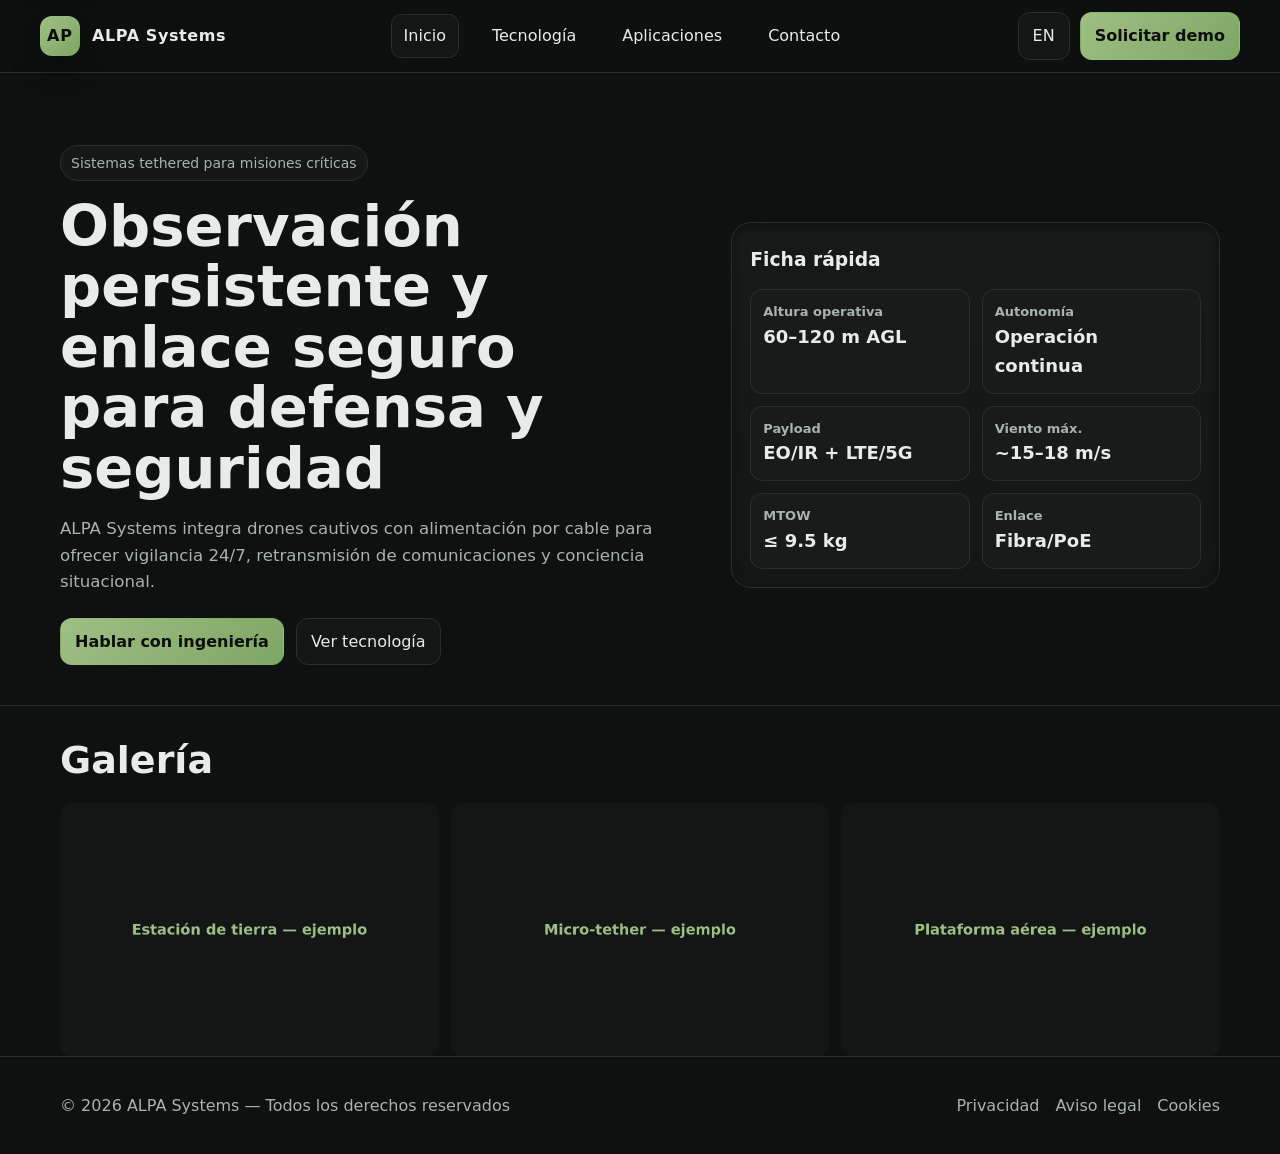
==== commit 0f22edb4: "Add files via upload" ====
--- a/index.html
+++ b/index.html
@@ -1,52 +1,50 @@
 <!DOCTYPE html>
 <html lang="es">
 <head>
-  
-<link rel="icon" type="image/svg+xml" href="/assets/favicon.svg?v=2">
-<link rel="icon" type="image/png" sizes="32x32" href="/assets/favicon-32.png?v=2">
-<link rel="apple-touch-icon" sizes="180x180" href="/assets/apple-touch-icon.png?v=2">
-<link rel="shortcut icon" href="/favicon.ico?v=2">
-
-  
-<title>ALPA Systems — Sistemas de drones tethered</title>
   <meta charset="utf-8" />
   <meta name="viewport" content="width=device-width, initial-scale=1" />
   <meta name="theme-color" content="#121614" />
   <meta name="description" content="ALPA Systems desarrolla soluciones de vigilancia y comunicaciones tácticas con drones tethered para defensa, seguridad y protección de infraestructuras críticas." />
-  <meta property="og:image" content="assets/og-image.jpg" />
-  <link rel="stylesheet" href="style.css" />
+  <meta property="og:image" content="/assets/og-image.jpg" />
+  <title>ALPA Systems — Sistemas de drones tethered</title>
+  
+<link rel="icon" type="image/svg+xml" href="/assets/favicon.svg?v=3">
+<link rel="icon" type="image/png" sizes="32x32" href="/assets/favicon-32.png?v=3">
+<link rel="apple-touch-icon" sizes="180x180" href="/assets/apple-touch-icon.png?v=3">
+<link rel="shortcut icon" href="/favicon.ico?v=3">
+
+  <link rel="stylesheet" href="/style.css" />
 
 </head>
 <body>
   <header class="site-header">
     <div class="container nav">
-      <a class="brand" href="index.html" aria-label="ALPA Systems, inicio">
+      <a class="brand" href="/index.html" aria-label="ALPA Systems, inicio">
         <div class="brand-logo" aria-hidden="true"><span>AP</span></div>
         <span class="brand-name">ALPA Systems</span>
       </a>
       <nav class="nav-links" aria-label="Principal">
-        <a href="index.html" class="active">Inicio</a>
-        <a href="tecnologia.html">Tecnología</a>
-        <a href="aplicaciones.html">Aplicaciones</a>
-        <a href="contacto.html">Contacto</a>
+        <a href="/index.html" class="active">Inicio</a>
+        <a href="/tecnologia.html">Tecnología</a>
+        <a href="/aplicaciones.html">Aplicaciones</a>
+        <a href="/contacto.html">Contacto</a>
       </nav>
       <div class="nav-right">
         <a href="/en/index.html" class="btn" aria-label="Switch to English">EN</a>
-        <a href="contacto.html" class="btn primary">Solicitar demo</a>
+        <a href="/contacto.html" class="btn primary">Solicitar demo</a>
       </div>
     </div>
   </header>
-
   <main id="main">
     <section id="inicio" class="hero">
       <div class="container hero-grid">
         <div>
           <span class="badge">Sistemas tethered para misiones críticas</span>
           <h1>Observación persistente y enlace seguro <br />para defensa y seguridad</h1>
-          <p>ALPA Systems integra drones cautivos con alimentación por cable para ofrecer vigilancia 24/7, retransmisión de comunicaciones y conciencia situacional en operaciones tácticas y protección de infraestructuras.</p>
+          <p>ALPA Systems integra drones cautivos con alimentación por cable para ofrecer vigilancia 24/7, retransmisión de comunicaciones y conciencia situacional.</p>
           <div class="hero-cta">
-            <a class="btn primary" href="contacto.html">Hablar con ingeniería</a>
-            <a class="btn" href="tecnologia.html">Ver tecnología</a>
+            <a class="btn primary" href="/contacto.html">Hablar con ingeniería</a>
+            <a class="btn" href="/tecnologia.html">Ver tecnología</a>
           </div>
         </div>
         <aside class="panel" aria-label="Resumen técnico">
@@ -66,9 +64,9 @@
     <section class="container">
       <h2 class="section-title">Galería</h2>
       <div class="gallery">
-        <img src="assets/gallery_1.jpg" alt="Estación de tierra — ejemplo" />
-        <img src="assets/gallery_2.jpg" alt="Micro‑tether — ejemplo" />
-        <img src="assets/gallery_3.jpg" alt="Plataforma aérea — ejemplo" />
+        <img src="/assets/gallery_1.jpg" alt="Estación de tierra — ejemplo" />
+        <img src="/assets/gallery_2.jpg" alt="Micro‑tether — ejemplo" />
+        <img src="/assets/gallery_3.jpg" alt="Plataforma aérea — ejemplo" />
       </div>
     </section>
   </main>
@@ -82,7 +80,7 @@
       </div>
     </div>
   </footer>
-  <script src="script.js"></script>
+  <script src="/script.js"></script>
 
 </body>
 </html>
--- a/style.css
+++ b/style.css
@@ -6,11 +6,12 @@
   --container:1200px;
 }
 *,*::before,*::after{ box-sizing: border-box }
-body{ margin:0; font-family: Inter, system-ui, -apple-system, Segoe UI, Roboto, Ubuntu, 'Helvetica Neue', Arial, 'Noto Sans'; background: var(--bg); color: var(--txt); line-height:1.6 }
+body{ margin:0; font-family: Inter, system-ui, -apple-system, Segoe UI, Roboto, Ubuntu, 'Helvetica Neue', Arial; background: var(--bg); color: var(--txt); line-height:1.6 }
 img{ max-width:100%; display:block; border-radius:12px }
 a{ color:inherit; text-decoration:none }
 .container{ width:100%; max-width:var(--container); margin-inline:auto; padding: 0 20px }
 
+/* Nav */
 .site-header{ position: sticky; top:0; z-index:100; backdrop-filter: blur(6px); background: color-mix(in oklab, var(--bg) 70%, transparent); border-bottom: 1px solid var(--stroke) }
 .nav{ display:flex; align-items:center; justify-content:space-between; padding: 12px 0 }
 .brand{ display:flex; align-items:center; gap:12px }
@@ -26,6 +27,7 @@
 .btn.primary{ background: linear-gradient(135deg, var(--brand), var(--brand-strong)); color:#0c0f0e; border-color: transparent; font-weight:700 }
 .btn.primary:hover{ filter: brightness(1.03) }
 
+/* Hero */
 .hero{ position:relative; overflow:clip; padding: 72px 0 40px; border-bottom: 1px solid var(--stroke) }
 .hero-grid{ display:grid; grid-template-columns: 1.3fr 1fr; gap:36px; align-items:center }
 .badge{ display:inline-block; padding:6px 10px; border:1px solid var(--stroke); border-radius: 999px; color: var(--txt-dim); font-size: 14px; background: color-mix(in oklab, var(--bg-soft), white 1%) }
@@ -48,176 +50,70 @@
 
 .gallery{ display:grid; grid-template-columns: repeat(3, 1fr); gap:12px }
 
+/* Páginas internas */
 .feature-block{ display:grid; grid-template-columns: 1fr 1fr; gap: 18px; margin: 22px 0; padding: 16px; border:1px solid var(--stroke); border-radius:14px; background: var(--bg-soft) }
 .usecase-grid{ display:grid; grid-template-columns: repeat(3, 1fr); gap:16px }
 .usecase-card{ background: var(--bg-soft); border:1px solid var(--stroke); padding: 12px; border-radius:14px }
 .usecase-card h3{ margin:10px 0 6px }
 
-.grid-2{ display:grid; grid-template-columns: 1fr 1fr; gap:12px }
-.contact-form textarea{ width:100% }
+/* Contacto */
+.contact-layout{ display:grid; grid-template-columns: 2fr 1fr; gap:24px; padding: 24px 0 40px }
+.contact-card{ background: linear-gradient(180deg, color-mix(in oklab, var(--bg-soft), white 2%), var(--bg-soft)); border:1px solid var(--stroke); border-radius: var(--radius-xl); padding: 22px; box-shadow: var(--shadow-2) }
+.contact-head h1{ margin: 0 0 6px }
+.contact-head p{ margin: 0 0 18px; color: var(--txt-dim) }
+.info-card{ background: var(--bg-soft); border:1px solid var(--stroke); border-radius: var(--radius-lg); padding:16px }
+.info-card + .info-card{ margin-top:16px }
+.info-card h3{ margin:0 0 10px }
+.info-card ul{ margin:0; padding-left:18px }
+.info-card .muted{ color: var(--txt-dim); margin-top:8px }
+.map-card img{ width:100%; height:auto; border-radius:12px }
 
+.contact-form.modern .field{ position:relative; background: color-mix(in oklab, var(--bg-soft), white 3%); border: 1px solid var(--stroke); border-radius: 12px; padding: 12px 12px 6px; transition: border .2s ease, box-shadow .2s ease }
+.contact-form.modern .field + .field{ margin-top:12px }
+.contact-form.modern .field input,
+.contact-form.modern .field textarea,
+.contact-form.modern .field select{ width:100%; background: transparent; border:none; outline:none; color: var(--txt); font-size:16px; padding: 10px 4px 6px }
+.contact-form.modern .field textarea{ resize: vertical }
+.contact-form.modern .field label{ position:absolute; left:12px; top:10px; font-size:14px; color: var(--txt-dim); pointer-events:none; transition: all .15s ease; padding: 0 4px; background: transparent }
+.contact-form.modern .field:focus-within{ border-color: var(--brand); box-shadow: 0 0 0 3px color-mix(in oklab, var(--brand), transparent 80%) }
+.contact-form.modern .field input:not(:placeholder-shown) + label,
+.contact-form.modern .field textarea:not(:placeholder-shown) + label,
+.contact-form.modern .field select + label,
+.contact-form.modern .field:focus-within label{ top:-9px; font-size:12px; color: var(--brand); background: var(--bg-soft) }
+
+/* Select estilizado + flecha + tema oscuro */
+.contact-form.modern .field.select{ position:relative }
+.contact-form.modern .field.select select{
+  -webkit-appearance: none; -moz-appearance: none; appearance: none;
+  background-color: color-mix(in oklab, var(--bg-soft), white 2%);
+  color: var(--txt);
+  border-radius: 8px;
+  background-clip: padding-box;
+  color-scheme: dark;
+  padding-right: 36px;
+  cursor: pointer;
+}
+.contact-form.modern .field.select::after{
+  content:""; position:absolute; top:50%; right:12px; width:10px; height:10px; pointer-events:none;
+  transform: translateY(-50%) rotate(45deg);
+  border-right: 2px solid var(--txt-dim); border-bottom: 2px solid var(--txt-dim); opacity:.9
+}
+.contact-form.modern .field.select option{ background-color: var(--bg-soft); color: var(--txt) }
+/* Seleccionado verde y hover oliva claro */
+.contact-form.modern .field.select select option:checked{ background-color: var(--brand) !important; color:#0c0f0e !important }
+.contact-form.modern .field.select select option:hover{ background-color: color-mix(in oklab, var(--brand), white 25%) !important; color:#0c0f0e !important }
+.contact-form.modern .field.select select:focus option:checked{ background-color: var(--brand) !important; color:#0c0f0e !important }
+
+.form-actions{ display:flex; align-items:center; gap:12px; margin-top:12px }
+
+/* Footer */
 footer{ border-top:1px solid var(--stroke); padding: 36px 0; color: var(--txt-dim) }
 .foot{ display:flex; justify-content:space-between; gap:16px; flex-wrap:wrap }
 .foot-links{ display:flex; gap:16px }
 
+/* Responsive */
 @media (max-width: 980px){
   .hero-grid, .cards, .gallery, .feature-block, .usecase-grid, .grid-2{ grid-template-columns: 1fr }
   .nav-links{ display:none }
-}
-
-/* --- Contacto estilizado --- */
-.contact-layout{
-  display:grid;
-  grid-template-columns: 2fr 1fr;
-  gap:24px;
-  padding: 24px 0 40px;
-}
-.contact-card{
-  background: linear-gradient(180deg, color-mix(in oklab, var(--bg-soft), white 2%), var(--bg-soft));
-  border:1px solid var(--stroke);
-  border-radius: var(--radius-xl);
-  padding: 22px;
-  box-shadow: var(--shadow-2);
-}
-.contact-head h1{ margin: 0 0 6px }
-.contact-head p{ margin: 0 0 18px; color: var(--txt-dim) }
-
-.info-card{
-  background: var(--bg-soft);
-  border:1px solid var(--stroke);
-  border-radius: var(--radius-lg);
-  padding:16px;
-}
-.info-card + .info-card{ margin-top:16px }
-.info-card h3{ margin:0 0 10px }
-.info-card ul{ margin:0; padding-left:18px }
-.info-card .muted{ color: var(--txt-dim); margin-top:8px }
-
-.map-card img{ width:100%; height:auto; border-radius:12px }
-
-.contact-form.modern .field{
-  position:relative;
-  background: color-mix(in oklab, var(--bg-soft), white 3%);
-  border: 1px solid var(--stroke);
-  border-radius: 12px;
-  padding: 12px 12px 6px;
-  transition: border .2s ease, box-shadow .2s ease;
-}
-.contact-form.modern .field + .field{ margin-top:12px }
-.contact-form.modern .field input,
-.contact-form.modern .field textarea,
-.contact-form.modern .field select{
-  width:100%;
-  background: transparent;
-  border:none;
-  outline: none;
-  color: var(--txt);
-  font-size:16px;
-  padding: 10px 4px 6px;
-}
-.contact-form.modern .field textarea{ resize: vertical }
-.contact-form.modern .field label{
-  position:absolute;
-  left:12px; top:10px;
-  font-size:14px;
-  color: var(--txt-dim);
-  pointer-events:none;
-  transition: all .15s ease;
-  padding: 0 4px;
-  background: transparent;
-}
-/* Floating label effect */
-.contact-form.modern .field:focus-within{ border-color: var(--brand); box-shadow: 0 0 0 3px color-mix(in oklab, var(--brand), transparent 80%) }
-.contact-form.modern .field input:not(:placeholder-shown) + label,
-.contact-form.modern .field textarea:not(:placeholder-shown) + label,
-.contact-form.modern .field select + label,
-.contact-form.modern .field:focus-within label{
-  top:-9px;
-  font-size:12px;
-  color: var(--brand);
-  background: var(--bg-soft);
-}
-.contact-form.modern .field.select label{ top:-9px; font-size:12px; color: var(--brand); background: var(--bg-soft) }
-
-.form-actions{ display:flex; align-items:center; gap:12px; margin-top:12px }
-
-/* Responsive */
-@media (max-width: 980px){
   .contact-layout{ grid-template-columns:1fr }
 }
-
-
-/* --- Select estilizado (floating label + flecha) --- */
-.contact-form.modern .field.select{
-  position:relative;
-  background: color-mix(in oklab, var(--bg-soft), white 3%);
-  border: 1px solid var(--stroke);
-  border-radius: 12px;
-  padding: 12px 12px 6px;
-  transition: border .2s ease, box-shadow .2s ease;
-}
-.contact-form.modern .field.select:focus-within{
-  border-color: var(--brand);
-  box-shadow: 0 0 0 3px color-mix(in oklab, var(--brand), transparent 80%);
-}
-.contact-form.modern .field.select select{
-  width:100%;
-  -webkit-appearance: none;
-  -moz-appearance: none;
-  appearance: none;
-  background: transparent;
-  border:none;
-  outline:none;
-  color: var(--txt);
-  font-size:16px;
-  padding: 10px 36px 6px 4px; /* espacio derecha para la flecha */
-  cursor:pointer;
-}
-/* Flecha custom como pseudo-elemento */
-.contact-form.modern .field.select::after{
-  content:"";
-  position:absolute;
-  top:50%; right:12px;
-  width: 10px; height: 10px;
-  pointer-events:none;
-  transform: translateY(-50%) rotate(45deg);
-  border-right: 2px solid var(--txt-dim);
-  border-bottom: 2px solid var(--txt-dim);
-  opacity:.9;
-}
-/* Label flotante alineado */
-.contact-form.modern .field.select label{
-  position:absolute;
-  left:12px; top:-9px;
-  font-size:12px; color: var(--brand);
-  background: var(--bg-soft);
-  padding: 0 4px;
-}
-
-
-/* --- Forzar tema oscuro en <select> y su popup --- */
-.contact-form.modern .field.select select{
-  background-color: color-mix(in oklab, var(--bg-soft), white 2%);
-  color: var(--txt);
-  border-radius: 8px;
-  background-clip: padding-box;
-  color-scheme: dark; /* ayuda a que el menú desplegable respete el tema oscuro */
-}
-.contact-form.modern .field.select select:focus{
-  outline: none;
-}
-/* Estilo de las opciones (no todos los navegadores lo soportan, pero ayuda) */
-.contact-form.modern .field.select option{
-  background-color: var(--bg-soft);
-  color: var(--txt);
-}
-/* Quitar la flecha de IE/Edge antiguo */
-.contact-form.modern .field.select select::-ms-expand { display:none; }
-/* WebKit normaliza borde interior */
-.contact-form.modern .field.select select:-internal-autofill-selected {
-  background-color: var(--bg-soft) !important;
-  color: var(--txt) !important;
-}
-
-/* Tema oscuro general para formularios en iOS/Safari donde aplica */
-form, select, option, input, textarea { color-scheme: dark; }
